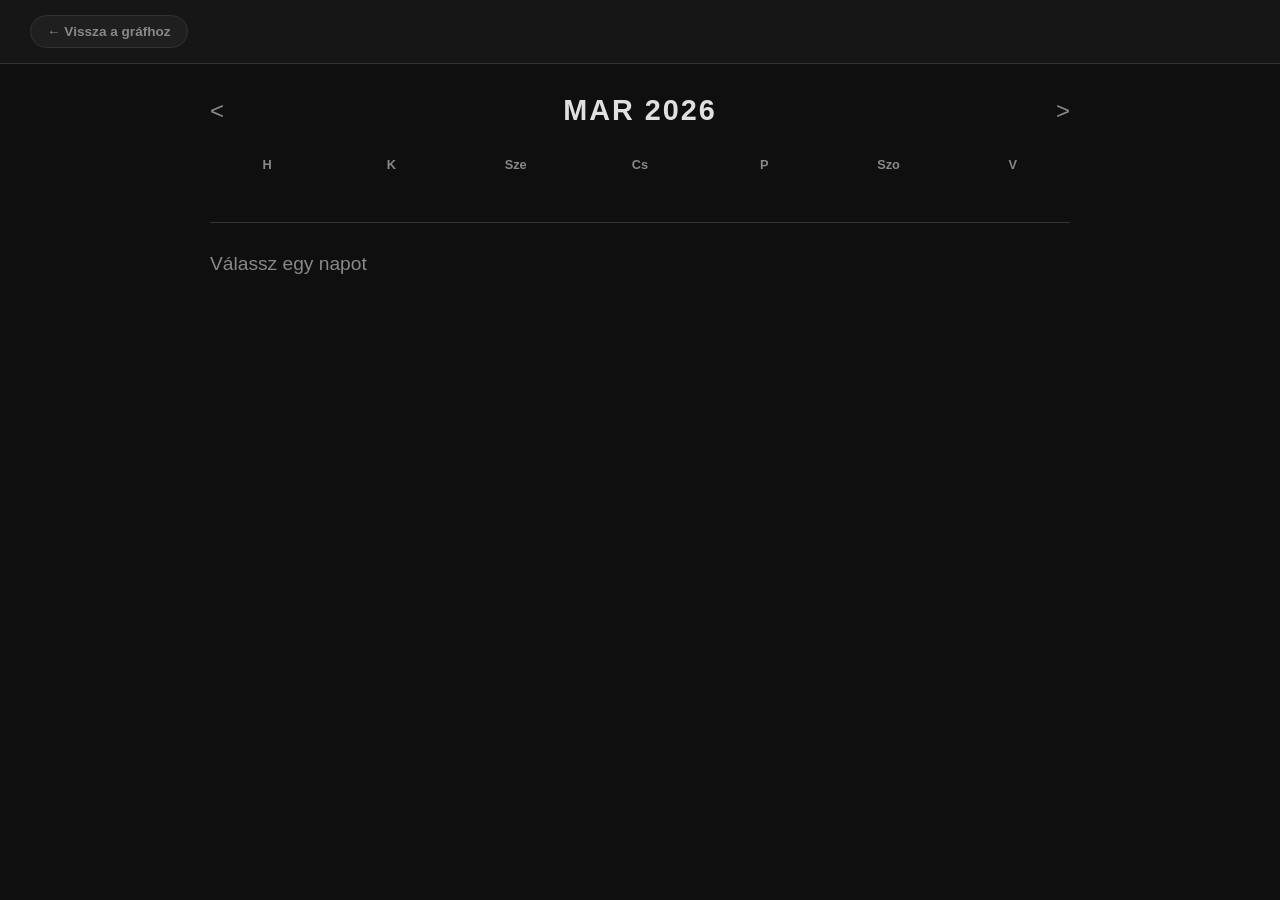
==== Synergetic/calendar.html @ 1f165818 "Add files via upload" ====
<!DOCTYPE html>
<html lang="hu">
<head>
    <meta charset="UTF-8">
    <meta name="viewport" content="width=device-width, initial-scale=1.0">
    <title>Naptár Nézet</title>
    <link rel="stylesheet" href="./styles/style.css">
    <style>
        body { overflow-y: auto; display: flex; flex-direction: column; height: 100vh; }
        
        .navbar {
            display: flex; justify-content: space-between; align-items: center;
            padding: 15px 30px; background-color: var(--bg-sidebar);
            border-bottom: 1px solid var(--border-color);
            position: sticky; top: 0; z-index: 100;
        }

        .calendar-container { max-width: 900px; margin: 30px auto; width: 100%; padding: 0 20px; }

        /* Naptár Fejléc (Hónap léptető) */
        .cal-header { display: flex; justify-content: space-between; align-items: center; margin-bottom: 30px; }
        .cal-header button { background: none; border: none; color: var(--text-secondary); font-size: 1.5rem; cursor: pointer; transition: color 0.2s; }
        .cal-header button:hover { color: var(--text-primary); }
        .cal-month-year { font-size: 1.8rem; font-weight: bold; color: var(--text-primary); text-transform: uppercase; letter-spacing: 2px; }

        /* Naptár Rács */
        .cal-grid { display: grid; grid-template-columns: repeat(7, 1fr); gap: 10px; }
        .cal-day-name { text-align: center; font-size: 0.8rem; font-weight: bold; color: var(--text-secondary); margin-bottom: 10px; }
        
        .cal-cell {
            aspect-ratio: 1;
            display: flex; flex-direction: column; align-items: center;
            padding: 10px 5px; border-radius: 8px; cursor: pointer;
            border: 1px solid transparent; transition: all 0.2s;
        }
        .cal-cell:hover { background-color: var(--bg-item); border-color: var(--border-color); }
        .cal-cell.active { border-color: var(--accent-muted); background-color: var(--bg-item-hover); }
        .cal-cell.empty { visibility: hidden; }
        .cal-cell.today .cal-date-num { color: var(--accent-active); }

        .cal-date-num { font-size: 1.1rem; font-weight: 600; margin-bottom: 5px; color: var(--text-primary); }
        
        /* Vonalak az elemekhez */
        .cal-lines-container { width: 80%; display: flex; flex-direction: column; gap: 3px; align-items: center; }
        .cal-line { height: 4px; border-radius: 2px; width: 100%; }

        /* Kiválasztott nap részletei (Alsó szekció) */
        .day-details-section { margin-top: 40px; border-top: 1px solid var(--border-color); padding-top: 30px; }
        .day-details-title { font-size: 1.2rem; color: var(--text-secondary); margin-bottom: 20px; display: flex; justify-content: space-between;}
        
        .timeline-item { display: flex; gap: 15px; margin-bottom: 20px; align-items: stretch; cursor: pointer;}
        .timeline-item:hover .timeline-content { background-color: var(--bg-item-hover); }
        .timeline-time { width: 120px; font-size: 0.9rem; font-weight: bold; color: var(--text-primary); text-align: right; padding-top: 10px; }
        .timeline-bar { width: 4px; border-radius: 2px; }
        
        .timeline-content { flex-grow: 1; background-color: var(--bg-item); padding: 15px; border-radius: 8px; border: 1px solid var(--border-color); transition: all 0.2s; }
        .timeline-title { font-size: 1.1rem; font-weight: 600; color: var(--text-primary); margin-bottom: 5px; }
        .timeline-desc { font-size: 0.85rem; color: var(--text-secondary); font-style: italic; }
    </style>
</head>
<body>

    <div class="navbar">
        <button class="filter-btn" onclick="window.location.href='index.html'">← Vissza a gráfhoz</button>
    </div>

    <div class="calendar-container">
        <div class="cal-header">
            <button id="prev-month">&lt;</button>
            <div class="cal-month-year" id="month-year-display">MAR 2026</div>
            <button id="next-month">&gt;</button>
        </div>

        <div class="cal-grid" id="cal-header-days">
            <div class="cal-day-name">H</div><div class="cal-day-name">K</div><div class="cal-day-name">Sze</div>
            <div class="cal-day-name">Cs</div><div class="cal-day-name">P</div><div class="cal-day-name">Szo</div><div class="cal-day-name">V</div>
        </div>

        <div class="cal-grid" id="cal-grid-cells"></div>

        <div class="day-details-section">
            <div class="day-details-title">
                <span id="selected-date-display">Válassz egy napot</span>
            </div>
            <div id="timeline-container">
                </div>
        </div>
    </div>

    <script>
        const monthYearDisplay = document.getElementById('month-year-display');
        const calGridCells = document.getElementById('cal-grid-cells');
        const selectedDateDisplay = document.getElementById('selected-date-display');
        const timelineContainer = document.getElementById('timeline-container');

        let currentDate = new Date();
        let selectedDate = new Date();
        let allEntries = [];

        // Típus színek
        const typeColors = {
            task: getComputedStyle(document.documentElement).getPropertyValue('--node-task').trim() || '#4caf50',
            todo: getComputedStyle(document.documentElement).getPropertyValue('--node-task').trim() || '#4caf50',
            event: getComputedStyle(document.documentElement).getPropertyValue('--node-event').trim() || '#ff9800'
        };

        // 1. Adatok betöltése
        async function fetchEntries() {
            try {
                const res = await fetch('api.php?action=get_calendar');
                allEntries = await res.json();
                renderCalendar();
                renderTimeline(selectedDate);
            } catch (err) { console.error("Hiba a naptár betöltésekor", err); }
        }

        // 2. Naptár kirajzolása
        function renderCalendar() {
            calGridCells.innerHTML = '';
            const year = currentDate.getFullYear();
            const month = currentDate.getMonth();

            // Hónap neve kiírása
            const monthNames = ["Január", "Február", "Március", "Április", "Május", "Június", "Július", "Augusztus", "Szeptember", "Október", "November", "December"];
            monthYearDisplay.textContent = `${monthNames[month]} ${year}`;

            // Első nap meghatározása (Hétfővel kezdődő hét)
            let firstDay = new Date(year, month, 1).getDay();
            firstDay = firstDay === 0 ? 6 : firstDay - 1; 
            const daysInMonth = new Date(year, month + 1, 0).getDate();

            // Üres cellák a hónap elején
            for (let i = 0; i < firstDay; i++) {
                const emptyCell = document.createElement('div');
                emptyCell.className = 'cal-cell empty';
                calGridCells.appendChild(emptyCell);
            }

            // Napok kirajzolása
            const today = new Date();
            for (let i = 1; i <= daysInMonth; i++) {
                const cellDate = new Date(year, month, i);
                const cell = document.createElement('div');
                cell.className = 'cal-cell';
                
                if (cellDate.toDateString() === today.toDateString()) cell.classList.add('today');
                if (cellDate.toDateString() === selectedDate.toDateString()) cell.classList.add('active');

                // Dátum szám
                const num = document.createElement('div');
                num.className = 'cal-date-num';
                num.textContent = i;
                cell.appendChild(num);

                // Esemény vonalak keresése erre a napra
                const linesContainer = document.createElement('div');
                linesContainer.className = 'cal-lines-container';
                
                const daysEntries = getEntriesForDate(cellDate);
                // Maximum 4 vonalat rajzolunk ki, hogy ne folyjon ki
                daysEntries.slice(0, 4).forEach(entry => {
                    const line = document.createElement('div');
                    line.className = 'cal-line';
                    line.style.backgroundColor = typeColors[entry.type] || '#ccc';
                    linesContainer.appendChild(line);
                });

                cell.appendChild(linesContainer);

                // Kattintás esemény (Nap kiválasztása)
                cell.addEventListener('click', () => {
                    document.querySelectorAll('.cal-cell').forEach(c => c.classList.remove('active'));
                    cell.classList.add('active');
                    selectedDate = cellDate;
                    renderTimeline(selectedDate);
                });

                calGridCells.appendChild(cell);
            }
        }

        // 3. Adott nap eseményeinek lekérése (Figyeli a mettől-meddig átnyúlást)
        function getEntriesForDate(targetDate) {
            return allEntries.filter(entry => {
                if (!entry.start_datetime) return false;
                
                // Dátum konverziók (Safari kompatibilis T cserével)
                const start = new Date(entry.start_datetime.replace(' ', 'T'));
                start.setHours(0,0,0,0);
                
                const target = new Date(targetDate);
                target.setHours(0,0,0,0);

                if (entry.end_datetime) {
                    const end = new Date(entry.end_datetime.replace(' ', 'T'));
                    end.setHours(0,0,0,0);
                    return target >= start && target <= end; // Ha a tartományban van
                } else {
                    return target.getTime() === start.getTime(); // Ha csak egy napos
                }
            });
        }

        // 4. Alsó Idővonal (Timeline) kirajzolása
        function renderTimeline(date) {
            const options = { month: 'short', day: 'numeric', weekday: 'long' };
            selectedDateDisplay.textContent = date.toLocaleDateString('hu-HU', options);
            
            timelineContainer.innerHTML = '';
            const entries = getEntriesForDate(date);

            // Sorrendezés idő szerint
            entries.sort((a, b) => new Date(a.start_datetime.replace(' ', 'T')) - new Date(b.start_datetime.replace(' ', 'T')));

            if (entries.length === 0) {
                timelineContainer.innerHTML = '<div style="color: var(--text-secondary);">Nincs esemény vagy feladat erre a napra.</div>';
                return;
            }

            entries.forEach(entry => {
                const item = document.createElement('div');
                item.className = 'timeline-item';
                
                // Idő formázása
                let timeString = 'Egész nap';
                if (entry.is_all_day == 0 || entry.type === 'todo') {
                    const start = new Date(entry.start_datetime.replace(' ', 'T'));
                    timeString = start.toLocaleTimeString('hu-HU', { hour: '2-digit', minute: '2-digit' });
                    
                    if (entry.end_datetime) {
                        const end = new Date(entry.end_datetime.replace(' ', 'T'));
                        timeString += ` - ${end.toLocaleTimeString('hu-HU', { hour: '2-digit', minute: '2-digit' })}`;
                    }
                }

                const color = typeColors[entry.type] || '#ccc';
                const desc = entry.content ? (entry.content.length > 30 ? entry.content.substring(0, 30) + '...' : entry.content) : 'Nincs leírás';

                item.innerHTML = `
                    <div class="timeline-time">${timeString}</div>
                    <div class="timeline-bar" style="background-color: ${color};"></div>
                    <div class="timeline-content">
                        <div class="timeline-title">${entry.title}</div>
                        <div class="timeline-desc">${desc}</div>
                    </div>
                `;

                // Kattintás a részletekre
                item.addEventListener('click', () => window.location.href = `details.html?id=${entry.id}`);
                timelineContainer.appendChild(item);
            });
        }

        // Léptető gombok
        document.getElementById('prev-month').addEventListener('click', () => {
            currentDate.setMonth(currentDate.getMonth() - 1);
            renderCalendar();
        });
        document.getElementById('next-month').addEventListener('click', () => {
            currentDate.setMonth(currentDate.getMonth() + 1);
            renderCalendar();
        });

        fetchEntries();
    </script>
</body>
</html>
---- Synergetic/styles/style.css ----
:root {
            /* Színpaletta - Matte Dark & Muted Colors */
            --bg-app: #0f0f0f;
            --bg-sidebar: #161616;
            --bg-item: #1f1f1f;
            --bg-item-hover: #2a2a2a;

            --text-primary: #e0e0e0;
            --text-secondary: #888888;

            --accent-muted: #5c6bc0;
            --accent-active: #7986cb;
            --border-color: #333333;

            --node-task: #4caf50;
            /* Zöld a taskoknak */
            --node-event: #ff9800;
            /* Narancs az eseményeknek */
            --node-note: #7986cb;
            /* Kék a jegyzeteknek */
            --line-color: #444444;
        }

        * {
            box-sizing: border-box;
            margin: 0;
            padding: 0;
            font-family: 'Segoe UI', Roboto, Helvetica, Arial, sans-serif;
        }

        body {
            background-color: var(--bg-app);
            color: var(--text-primary);
            height: 100vh;
            overflow: hidden;
            display: flex;
        }

        /* --- HAMBURGER GOMB --- */
        #hamburger-btn {
            position: fixed;
            top: 15px;
            left: 15px;
            z-index: 100;
            background: var(--bg-item);
            border: 1px solid var(--border-color);
            color: var(--text-primary);
            width: 40px;
            height: 40px;
            border-radius: 8px;
            cursor: pointer;
            font-size: 1.2rem;
            display: flex;
            align-items: center;
            justify-content: center;
            transition: all 0.2s ease;
        }

        #hamburger-btn:hover {
            background: var(--bg-item-hover);
            border-color: var(--accent-muted);
        }

        /* --- BALOLDALI SIDEBAR --- */
        aside {
            width: 320px;
            background-color: var(--bg-sidebar);
            border-right: 1px solid var(--border-color);
            display: flex;
            flex-direction: column;
            padding: 20px;
            padding-top: 70px;
            z-index: 50;
            position: absolute;
            height: 100%;
            transition: transform 0.3s cubic-bezier(0.4, 0, 0.2, 1);
            transform: translateX(0);
            box-shadow: 2px 0 15px rgba(0, 0, 0, 0.5);
        }

        aside.closed {
            transform: translateX(-100%);
        }

        /* --- CSOPORTOK SZEKCIÓ --- */
        .groups-container {
            background-color: var(--bg-sidebar);
            border: 1px solid var(--border-color);
            border-radius: 8px;
            padding: 10px;
            margin-bottom: 25px;
        }

        .groups-header {
            background-color: var(--bg-item);
            border: 1px solid var(--border-color);
            padding: 12px 15px;
            border-radius: 8px;
            cursor: pointer;
            display: flex;
            justify-content: space-between;
            align-items: center;
            font-weight: 600;
            transition: background 0.2s;
        }

        .groups-header:hover {
            background-color: var(--bg-item-hover);
        }

        .groups-content {
            display: none;
            padding: 15px 0 0 0;
            /* Alatta kitölti a teret */
        }

        /* Alapból legyen nyitva a menü */
        .groups-content.open {
            display: block;
        }

        .search-box {
            width: 100%;
            padding: 10px 12px;
            background-color: var(--bg-item);
            border: 1px solid var(--border-color);
            color: var(--text-primary);
            border-radius: 6px;
            margin-bottom: 10px;
            outline: none;
            transition: border-color 0.2s;
        }

        .search-box:focus {
            border-color: var(--accent-muted);
        }

        .manage-groups-btn {
            width: 100%;
            padding: 8px;
            background-color: transparent;
            color: var(--text-secondary);
            border: 1px dashed var(--border-color);
            border-radius: 6px;
            cursor: pointer;
            font-size: 0.85rem;
            margin-bottom: 15px;
            text-align: center;
            transition: all 0.2s;
        }

        .manage-groups-btn:hover {
            background-color: var(--bg-item);
            color: var(--text-primary);
            border-color: var(--accent-muted);
        }

        .group-list {
            list-style: none;
            display: flex;
            flex-direction: column;
            gap: 8px;
            /* Kártyák közötti hézag */
        }

        /* Csoport Kártyák (Blokkok) */
        .group-item {
            background-color: var(--bg-item);
            border: 1px solid var(--border-color);
            padding: 12px;
            border-radius: 8px;
            cursor: pointer;
            transition: all 0.2s ease;
            position: relative;
            overflow: hidden;
        }

        .group-item:hover {
            background-color: var(--bg-item-hover);
            transform: translateY(-1px);
            box-shadow: 0 3px 6px rgba(0, 0, 0, 0.2);
        }

        .group-item.active {
            background-color: var(--bg-item-hover);
            border-color: var(--accent-muted);
        }

        /* Vékony aktív jelző csík a bal szélen */
        .group-item.active::before {
            content: '';
            position: absolute;
            left: 0;
            top: 0;
            bottom: 0;
            width: 4px;
            background-color: var(--accent-muted);
        }

        .group-name {
            font-weight: 600;
            font-size: 0.95rem;
            color: var(--text-primary);
        }

        .group-stats {
            font-size: 0.75rem;
            color: var(--text-secondary);
            margin-top: 5px;
        }

        /* --- FŐ TARTALOM ÉS FELSŐ SÁV --- */
        main {
            flex-grow: 1;
            position: relative;
            background-color: var(--bg-app);
            background-image: radial-gradient(#2a2a2a 1px, transparent 1px);
            background-size: 24px 24px;
            margin-left: 0;
            width: 100%;
        }

        .top-bar {
            position: absolute;
            top: 15px;
            left: 70px;
            right: 20px;
            display: flex;
            justify-content: space-between;
            align-items: center;
            z-index: 10;
            pointer-events: none;
        }

        .top-bar>* {
            pointer-events: auto;
        }

        .filters {
            display: flex;
            gap: 10px;
        }

        .filter-btn {
            background-color: var(--bg-item);
            color: var(--text-secondary);
            border: 1px solid var(--border-color);
            padding: 8px 16px;
            border-radius: 20px;
            cursor: pointer;
            font-weight: 600;
            font-size: 0.85rem;
            transition: all 0.2s;
        }

        .filter-btn.active {
            color: var(--text-primary);
            background-color: var(--bg-item-hover);
            border-color: var(--accent-active);
        }

        .mode-selector {
            background-color: var(--accent-muted);
            color: #fff;
            border: none;
            padding: 8px 16px;
            border-radius: 8px;
            cursor: pointer;
            font-weight: 600;
            outline: none;
        }

        .mode-selector option {
            background-color: var(--bg-item);
            color: var(--text-primary);
        }

        #graph-canvas {
            width: 100%;
            height: 100%;
            display: block;
        }

        /* --- FELUGRÓ ABLAK (MODAL) --- */
        .modal-overlay {
            position: fixed;
            top: 0;
            left: 0;
            right: 0;
            bottom: 0;
            background-color: rgba(0, 0, 0, 0.7);
            display: flex;
            justify-content: center;
            align-items: center;
            z-index: 1000;
            opacity: 0;
            pointer-events: none;
            transition: opacity 0.2s ease;
        }

        .modal-overlay.active {
            opacity: 1;
            pointer-events: auto;
        }

        .modal-content {
            background-color: var(--bg-sidebar);
            border: 1px solid var(--border-color);
            border-radius: 12px;
            width: 100%;
            max-width: 450px;
            padding: 25px;
            box-shadow: 0 10px 30px rgba(0, 0, 0, 0.5);
            transform: translateY(-20px);
            transition: transform 0.2s ease;
        }

        .modal-overlay.active .modal-content {
            transform: translateY(0);
        }

        .modal-header {
            display: flex;
            justify-content: space-between;
            align-items: center;
            margin-bottom: 20px;
        }

        .modal-header h2 {
            font-size: 1.2rem;
            font-weight: 600;
        }

        .close-modal-btn {
            background: none;
            border: none;
            color: var(--text-secondary);
            font-size: 1.5rem;
            cursor: pointer;
        }

        .close-modal-btn:hover {
            color: var(--text-primary);
        }

        /* Form Elemek */
        .form-group {
            margin-bottom: 15px;
        }

        .form-group label {
            display: block;
            margin-bottom: 5px;
            font-size: 0.85rem;
            color: var(--text-secondary);
        }

        .form-control {
            width: 100%;
            padding: 10px;
            background-color: var(--bg-app);
            border: 1px solid var(--border-color);
            color: var(--text-primary);
            border-radius: 6px;
            outline: none;
        }

        .form-control:focus {
            border-color: var(--accent-muted);
        }

        .date-time-row {
            display: flex;
            gap: 10px;
        }

        .date-time-row>div {
            flex: 1;
        }

        .btn-primary {
            width: 100%;
            padding: 12px;
            background-color: var(--accent-muted);
            color: #fff;
            border: none;
            border-radius: 6px;
            cursor: pointer;
            font-weight: 600;
            margin-top: 10px;
            transition: background 0.2s;
        }

        .btn-primary:hover {
            background-color: var(--accent-active);
        }

        /* Gomb a sidebar aljára */
        .add-new-btn {
            margin: 20px;
            padding: 12px;
            background-color: var(--bg-item);
            color: var(--text-primary);
            border: 1px dashed var(--border-color);
            border-radius: 8px;
            cursor: pointer;
            font-weight: 600;
            text-align: center;
            transition: all 0.2s;
        }

        .add-new-btn:hover {
            background-color: var(--bg-item-hover);
            border-color: var(--accent-muted);
        }


        /* --- SIDEBAR BEJEGYZÉSEK (KÁRTYA NÉZET) --- */
        #sidebar-entries-container {
            flex-grow: 1;
            overflow-y: auto;
            margin-top: 15px;
            padding-right: 5px;
            display: flex;
            flex-direction: column;
            gap: 10px;
            /* Távolság a kártyák között */
        }

        /* Egyedi görgetősáv */
        #sidebar-entries-container::-webkit-scrollbar {
            width: 6px;
        }

        #sidebar-entries-container::-webkit-scrollbar-thumb {
            background-color: var(--border-color);
            border-radius: 3px;
        }

        /* Maga a kártya */
        .sidebar-entry-item {
            flex-shrink: 0;
            /* <--- EZ A VARÁZSSZÓ: Nem engedi összenyomni a kártyákat! */
            background-color: var(--bg-item);
            border: 1px solid var(--border-color);
            border-radius: 8px;
            padding: 12px;
            cursor: pointer;
            transition: all 0.2s ease;
            position: relative;
            overflow: hidden;
            box-shadow: 0 2px 4px rgba(0, 0, 0, 0.1);
        }

        /* A bal oldali színes csík (Típus színe) */
        .sidebar-entry-item::before {
            content: '';
            position: absolute;
            left: 0;
            top: 0;
            bottom: 0;
            width: 4px;
            background-color: var(--card-color, var(--accent-muted));
            /* Ezt a JS adja át */
        }

        /* Lebegés (Hover) effektus */
        .sidebar-entry-item:hover {
            background-color: var(--bg-item-hover);
            transform: translateY(-2px);
            /* Picit felemelkedik */
            box-shadow: 0 4px 8px rgba(0, 0, 0, 0.3);
        }

        /* Aktív (Kiválasztott) kártya */
        .sidebar-entry-item.active {
            border-color: var(--accent-muted);
            background-color: var(--bg-item-hover);
        }

        /* Kártya Címe - Itt vágjuk le a hosszú szöveget! */
        .sidebar-entry-title {
            font-size: 0.95rem;
            font-weight: 600;
            color: var(--text-primary);
            margin-bottom: 8px;
            padding-left: 6px;
            /* Hely a bal oldali csíknak */

            /* Ne lógjon túl a szöveg */
            white-space: nowrap;
            overflow: hidden;
            text-overflow: ellipsis;
        }

        /* Kártya Típus "Badge" (Címke) */
        .sidebar-entry-type {
            font-size: 0.65rem;
            font-weight: 700;
            text-transform: uppercase;
            display: inline-block;
            padding: 3px 8px;
            border-radius: 12px;
            background-color: rgba(255, 255, 255, 0.05);
            /* Nagyon áttetsző fehér háttér */
            margin-left: 6px;
            letter-spacing: 0.5px;
        }
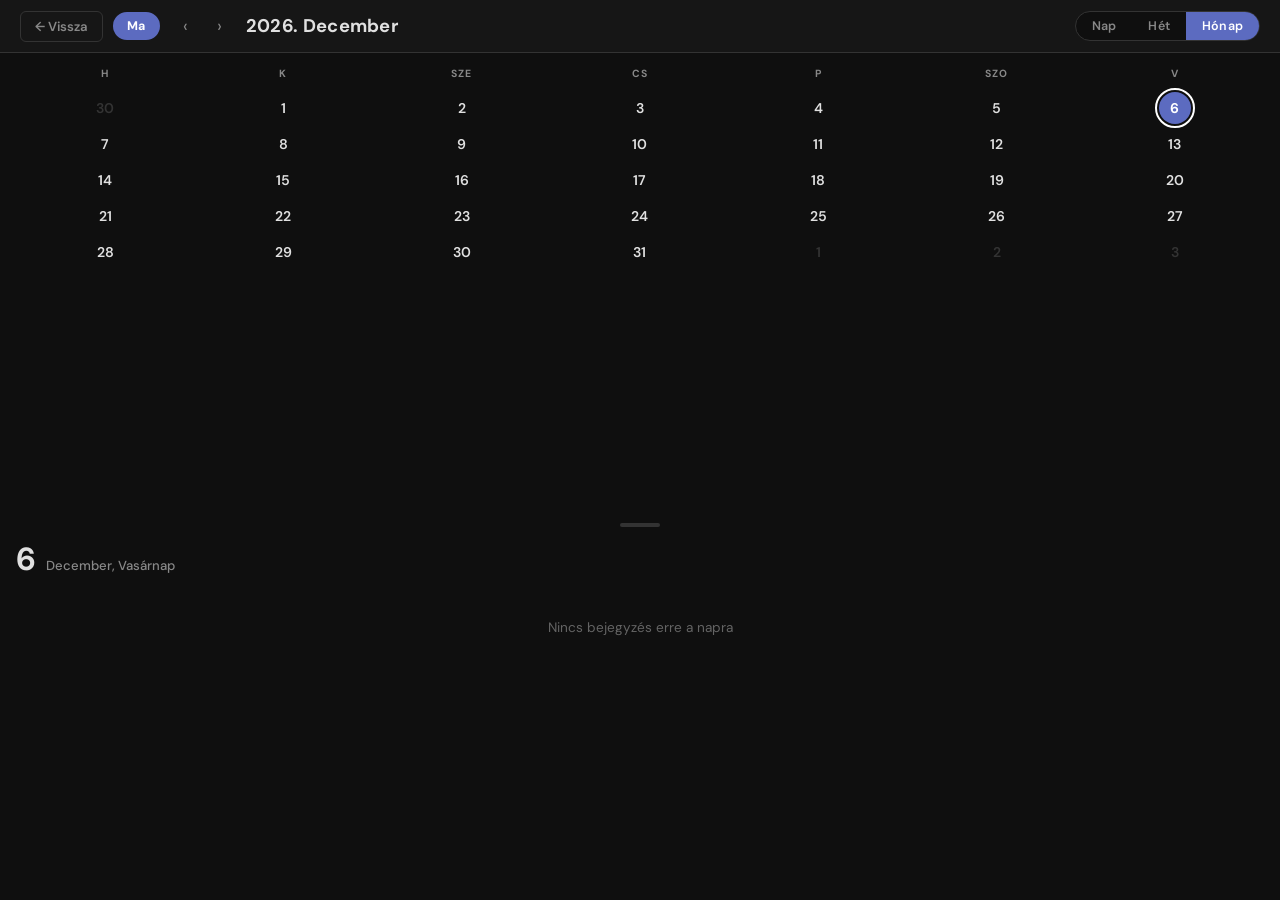
==== commit 8e73ac3c: "Better calendar view Calendar changes: - Added additional day/week/month view - Adjustable content" ====
--- a/Synergetic/calendar.html
+++ b/Synergetic/calendar.html
@@ -1,267 +1,391 @@
-<!DOCTYPE html>
-<html lang="hu">
-<head>
-    <meta charset="UTF-8">
-    <meta name="viewport" content="width=device-width, initial-scale=1.0">
-    <title>Naptár Nézet</title>
-    <link rel="stylesheet" href="./styles/style.css">
-    <style>
-        body { overflow-y: auto; display: flex; flex-direction: column; height: 100vh; }
-        
-        .navbar {
-            display: flex; justify-content: space-between; align-items: center;
-            padding: 15px 30px; background-color: var(--bg-sidebar);
-            border-bottom: 1px solid var(--border-color);
-            position: sticky; top: 0; z-index: 100;
-        }
-
-        .calendar-container { max-width: 900px; margin: 30px auto; width: 100%; padding: 0 20px; }
-
-        /* Naptár Fejléc (Hónap léptető) */
-        .cal-header { display: flex; justify-content: space-between; align-items: center; margin-bottom: 30px; }
-        .cal-header button { background: none; border: none; color: var(--text-secondary); font-size: 1.5rem; cursor: pointer; transition: color 0.2s; }
-        .cal-header button:hover { color: var(--text-primary); }
-        .cal-month-year { font-size: 1.8rem; font-weight: bold; color: var(--text-primary); text-transform: uppercase; letter-spacing: 2px; }
-
-        /* Naptár Rács */
-        .cal-grid { display: grid; grid-template-columns: repeat(7, 1fr); gap: 10px; }
-        .cal-day-name { text-align: center; font-size: 0.8rem; font-weight: bold; color: var(--text-secondary); margin-bottom: 10px; }
-        
-        .cal-cell {
-            aspect-ratio: 1;
-            display: flex; flex-direction: column; align-items: center;
-            padding: 10px 5px; border-radius: 8px; cursor: pointer;
-            border: 1px solid transparent; transition: all 0.2s;
-        }
-        .cal-cell:hover { background-color: var(--bg-item); border-color: var(--border-color); }
-        .cal-cell.active { border-color: var(--accent-muted); background-color: var(--bg-item-hover); }
-        .cal-cell.empty { visibility: hidden; }
-        .cal-cell.today .cal-date-num { color: var(--accent-active); }
-
-        .cal-date-num { font-size: 1.1rem; font-weight: 600; margin-bottom: 5px; color: var(--text-primary); }
-        
-        /* Vonalak az elemekhez */
-        .cal-lines-container { width: 80%; display: flex; flex-direction: column; gap: 3px; align-items: center; }
-        .cal-line { height: 4px; border-radius: 2px; width: 100%; }
-
-        /* Kiválasztott nap részletei (Alsó szekció) */
-        .day-details-section { margin-top: 40px; border-top: 1px solid var(--border-color); padding-top: 30px; }
-        .day-details-title { font-size: 1.2rem; color: var(--text-secondary); margin-bottom: 20px; display: flex; justify-content: space-between;}
-        
-        .timeline-item { display: flex; gap: 15px; margin-bottom: 20px; align-items: stretch; cursor: pointer;}
-        .timeline-item:hover .timeline-content { background-color: var(--bg-item-hover); }
-        .timeline-time { width: 120px; font-size: 0.9rem; font-weight: bold; color: var(--text-primary); text-align: right; padding-top: 10px; }
-        .timeline-bar { width: 4px; border-radius: 2px; }
-        
-        .timeline-content { flex-grow: 1; background-color: var(--bg-item); padding: 15px; border-radius: 8px; border: 1px solid var(--border-color); transition: all 0.2s; }
-        .timeline-title { font-size: 1.1rem; font-weight: 600; color: var(--text-primary); margin-bottom: 5px; }
-        .timeline-desc { font-size: 0.85rem; color: var(--text-secondary); font-style: italic; }
-    </style>
-</head>
-<body>
-
-    <div class="navbar">
-        <button class="filter-btn" onclick="window.location.href='index.html'">← Vissza a gráfhoz</button>
-    </div>
-
-    <div class="calendar-container">
-        <div class="cal-header">
-            <button id="prev-month">&lt;</button>
-            <div class="cal-month-year" id="month-year-display">MAR 2026</div>
-            <button id="next-month">&gt;</button>
-        </div>
-
-        <div class="cal-grid" id="cal-header-days">
-            <div class="cal-day-name">H</div><div class="cal-day-name">K</div><div class="cal-day-name">Sze</div>
-            <div class="cal-day-name">Cs</div><div class="cal-day-name">P</div><div class="cal-day-name">Szo</div><div class="cal-day-name">V</div>
-        </div>
-
-        <div class="cal-grid" id="cal-grid-cells"></div>
-
-        <div class="day-details-section">
-            <div class="day-details-title">
-                <span id="selected-date-display">Válassz egy napot</span>
-            </div>
-            <div id="timeline-container">
-                </div>
-        </div>
-    </div>
-
-    <script>
-        const monthYearDisplay = document.getElementById('month-year-display');
-        const calGridCells = document.getElementById('cal-grid-cells');
-        const selectedDateDisplay = document.getElementById('selected-date-display');
-        const timelineContainer = document.getElementById('timeline-container');
-
-        let currentDate = new Date();
-        let selectedDate = new Date();
-        let allEntries = [];
-
-        // Típus színek
-        const typeColors = {
-            task: getComputedStyle(document.documentElement).getPropertyValue('--node-task').trim() || '#4caf50',
-            todo: getComputedStyle(document.documentElement).getPropertyValue('--node-task').trim() || '#4caf50',
-            event: getComputedStyle(document.documentElement).getPropertyValue('--node-event').trim() || '#ff9800'
-        };
-
-        // 1. Adatok betöltése
-        async function fetchEntries() {
-            try {
-                const res = await fetch('api.php?action=get_calendar');
-                allEntries = await res.json();
-                renderCalendar();
-                renderTimeline(selectedDate);
-            } catch (err) { console.error("Hiba a naptár betöltésekor", err); }
-        }
-
-        // 2. Naptár kirajzolása
-        function renderCalendar() {
-            calGridCells.innerHTML = '';
-            const year = currentDate.getFullYear();
-            const month = currentDate.getMonth();
-
-            // Hónap neve kiírása
-            const monthNames = ["Január", "Február", "Március", "Április", "Május", "Június", "Július", "Augusztus", "Szeptember", "Október", "November", "December"];
-            monthYearDisplay.textContent = `${monthNames[month]} ${year}`;
-
-            // Első nap meghatározása (Hétfővel kezdődő hét)
-            let firstDay = new Date(year, month, 1).getDay();
-            firstDay = firstDay === 0 ? 6 : firstDay - 1; 
-            const daysInMonth = new Date(year, month + 1, 0).getDate();
-
-            // Üres cellák a hónap elején
-            for (let i = 0; i < firstDay; i++) {
-                const emptyCell = document.createElement('div');
-                emptyCell.className = 'cal-cell empty';
-                calGridCells.appendChild(emptyCell);
-            }
-
-            // Napok kirajzolása
-            const today = new Date();
-            for (let i = 1; i <= daysInMonth; i++) {
-                const cellDate = new Date(year, month, i);
-                const cell = document.createElement('div');
-                cell.className = 'cal-cell';
-                
-                if (cellDate.toDateString() === today.toDateString()) cell.classList.add('today');
-                if (cellDate.toDateString() === selectedDate.toDateString()) cell.classList.add('active');
-
-                // Dátum szám
-                const num = document.createElement('div');
-                num.className = 'cal-date-num';
-                num.textContent = i;
-                cell.appendChild(num);
-
-                // Esemény vonalak keresése erre a napra
-                const linesContainer = document.createElement('div');
-                linesContainer.className = 'cal-lines-container';
-                
-                const daysEntries = getEntriesForDate(cellDate);
-                // Maximum 4 vonalat rajzolunk ki, hogy ne folyjon ki
-                daysEntries.slice(0, 4).forEach(entry => {
-                    const line = document.createElement('div');
-                    line.className = 'cal-line';
-                    line.style.backgroundColor = typeColors[entry.type] || '#ccc';
-                    linesContainer.appendChild(line);
-                });
-
-                cell.appendChild(linesContainer);
-
-                // Kattintás esemény (Nap kiválasztása)
-                cell.addEventListener('click', () => {
-                    document.querySelectorAll('.cal-cell').forEach(c => c.classList.remove('active'));
-                    cell.classList.add('active');
-                    selectedDate = cellDate;
-                    renderTimeline(selectedDate);
-                });
-
-                calGridCells.appendChild(cell);
-            }
-        }
-
-        // 3. Adott nap eseményeinek lekérése (Figyeli a mettől-meddig átnyúlást)
-        function getEntriesForDate(targetDate) {
-            return allEntries.filter(entry => {
-                if (!entry.start_datetime) return false;
-                
-                // Dátum konverziók (Safari kompatibilis T cserével)
-                const start = new Date(entry.start_datetime.replace(' ', 'T'));
-                start.setHours(0,0,0,0);
-                
-                const target = new Date(targetDate);
-                target.setHours(0,0,0,0);
-
-                if (entry.end_datetime) {
-                    const end = new Date(entry.end_datetime.replace(' ', 'T'));
-                    end.setHours(0,0,0,0);
-                    return target >= start && target <= end; // Ha a tartományban van
-                } else {
-                    return target.getTime() === start.getTime(); // Ha csak egy napos
-                }
-            });
-        }
-
-        // 4. Alsó Idővonal (Timeline) kirajzolása
-        function renderTimeline(date) {
-            const options = { month: 'short', day: 'numeric', weekday: 'long' };
-            selectedDateDisplay.textContent = date.toLocaleDateString('hu-HU', options);
-            
-            timelineContainer.innerHTML = '';
-            const entries = getEntriesForDate(date);
-
-            // Sorrendezés idő szerint
-            entries.sort((a, b) => new Date(a.start_datetime.replace(' ', 'T')) - new Date(b.start_datetime.replace(' ', 'T')));
-
-            if (entries.length === 0) {
-                timelineContainer.innerHTML = '<div style="color: var(--text-secondary);">Nincs esemény vagy feladat erre a napra.</div>';
-                return;
-            }
-
-            entries.forEach(entry => {
-                const item = document.createElement('div');
-                item.className = 'timeline-item';
-                
-                // Idő formázása
-                let timeString = 'Egész nap';
-                if (entry.is_all_day == 0 || entry.type === 'todo') {
-                    const start = new Date(entry.start_datetime.replace(' ', 'T'));
-                    timeString = start.toLocaleTimeString('hu-HU', { hour: '2-digit', minute: '2-digit' });
-                    
-                    if (entry.end_datetime) {
-                        const end = new Date(entry.end_datetime.replace(' ', 'T'));
-                        timeString += ` - ${end.toLocaleTimeString('hu-HU', { hour: '2-digit', minute: '2-digit' })}`;
-                    }
-                }
-
-                const color = typeColors[entry.type] || '#ccc';
-                const desc = entry.content ? (entry.content.length > 30 ? entry.content.substring(0, 30) + '...' : entry.content) : 'Nincs leírás';
-
-                item.innerHTML = `
-                    <div class="timeline-time">${timeString}</div>
-                    <div class="timeline-bar" style="background-color: ${color};"></div>
-                    <div class="timeline-content">
-                        <div class="timeline-title">${entry.title}</div>
-                        <div class="timeline-desc">${desc}</div>
-                    </div>
-                `;
-
-                // Kattintás a részletekre
-                item.addEventListener('click', () => window.location.href = `details.html?id=${entry.id}`);
-                timelineContainer.appendChild(item);
-            });
-        }
-
-        // Léptető gombok
-        document.getElementById('prev-month').addEventListener('click', () => {
-            currentDate.setMonth(currentDate.getMonth() - 1);
-            renderCalendar();
-        });
-        document.getElementById('next-month').addEventListener('click', () => {
-            currentDate.setMonth(currentDate.getMonth() + 1);
-            renderCalendar();
-        });
-
-        fetchEntries();
-    </script>
-</body>
-</html>+<!DOCTYPE html>
+<html lang="hu">
+<head>
+    <meta charset="UTF-8">
+    <meta name="viewport" content="width=device-width, initial-scale=1.0">
+    <title>Naptár Nézet</title>
+    <link rel="stylesheet" href="./styles/style.css">
+    <link rel="stylesheet" href="./styles/calendar.css">
+</head>
+<body>
+
+    <header class="cal-navbar">
+        <div class="cal-nav-left">
+            <button class="cal-back-btn" onclick="window.location.href='index.html'">← Vissza</button>
+            <button class="cal-today-btn" id="btn-today">Ma</button>
+            <div class="cal-nav-arrows">
+                <button class="cal-arrow" id="btn-prev">‹</button>
+                <button class="cal-arrow" id="btn-next">›</button>
+            </div>
+            <span class="cal-title" id="cal-title"></span>
+        </div>
+        <div class="cal-view-tabs" id="view-tabs">
+            <button class="cal-view-tab" data-view="day">Nap</button>
+            <button class="cal-view-tab" data-view="week">Hét</button>
+            <button class="cal-view-tab active" data-view="month">Hónap</button>
+        </div>
+    </header>
+
+    <div class="cal-main" id="cal-main"></div>
+
+    <script>
+    const Cal = {
+        date: new Date(),
+        selected: new Date(),
+        view: 'month',
+        entries: [],
+        H: 56,
+        MONTHS: ["Január","Február","Március","Április","Május","Június",
+                  "Július","Augusztus","Szeptember","Október","November","December"],
+        DAYS_S: ["H","K","Sze","Cs","P","Szo","V"],
+        DAYS_F: ["Hétfő","Kedd","Szerda","Csütörtök","Péntek","Szombat","Vasárnap"],
+        colors: { task:'#4caf50', todo:'#4caf50', event:'#ff9800', note:'#7986cb' },
+        names:  { task:'Feladat', todo:'Feladat', event:'Esemény', note:'Jegyzet' },
+        el: null, titleEl: null,
+
+        init() {
+            const r = getComputedStyle(document.documentElement);
+            this.colors.task = r.getPropertyValue('--node-task').trim() || this.colors.task;
+            this.colors.todo = this.colors.task;
+            this.colors.event = r.getPropertyValue('--node-event').trim() || this.colors.event;
+            this.colors.note = r.getPropertyValue('--node-note').trim() || this.colors.note;
+            this.el = document.getElementById('cal-main');
+            this.titleEl = document.getElementById('cal-title');
+            document.getElementById('btn-prev').addEventListener('click', () => this.step(-1));
+            document.getElementById('btn-next').addEventListener('click', () => this.step(1));
+            document.getElementById('btn-today').addEventListener('click', () => { this.date = new Date(); this.selected = new Date(); this.render(); });
+            document.getElementById('view-tabs').addEventListener('click', e => {
+                if (!e.target.dataset.view) return;
+                document.querySelectorAll('.cal-view-tab').forEach(b => b.classList.remove('active'));
+                e.target.classList.add('active');
+                this.view = e.target.dataset.view;
+                this.render();
+            });
+            this.load();
+        },
+
+        step(dir) {
+            if (this.view === 'month') this.date.setMonth(this.date.getMonth() + dir);
+            else if (this.view === 'week') this.date.setDate(this.date.getDate() + dir * 7);
+            else this.date.setDate(this.date.getDate() + dir);
+            this.render();
+        },
+
+        async load() {
+            try { const r = await fetch('api.php?action=get_calendar'); this.entries = await r.json(); }
+            catch(e) { console.error(e); this.entries = []; }
+            this.render();
+        },
+
+        col(t) { return this.colors[t] || '#666'; },
+        sameDay(a, b) { return a.getFullYear()===b.getFullYear() && a.getMonth()===b.getMonth() && a.getDate()===b.getDate(); },
+        isToday(d) { return this.sameDay(d, new Date()); },
+        monday(d) { const r = new Date(d); const day = r.getDay(); r.setDate(r.getDate() - day + (day === 0 ? -6 : 1)); r.setHours(0,0,0,0); return r; },
+        dayIdx(d) { return (d.getDay() + 6) % 7; },
+        fmtTime(s) { if (!s) return ''; const d = new Date(s.replace(' ','T')); return d.toLocaleTimeString('hu-HU',{hour:'2-digit',minute:'2-digit'}); },
+        isAllDay(e) { return e.is_all_day == 1; },
+
+        forDate(target) {
+            return this.entries.filter(e => {
+                if (!e.start_datetime) return false;
+                const s = new Date(e.start_datetime.replace(' ','T')); s.setHours(0,0,0,0);
+                const t = new Date(target); t.setHours(0,0,0,0);
+                if (e.end_datetime) { const end = new Date(e.end_datetime.replace(' ','T')); end.setHours(0,0,0,0); return t >= s && t <= end; }
+                return t.getTime() === s.getTime();
+            });
+        },
+        timedFor(d) { return this.forDate(d).filter(e => !this.isAllDay(e)); },
+        alldayFor(d) { return this.forDate(d).filter(e => this.isAllDay(e)); },
+
+        render() {
+            this.updateTitle();
+            this.el.innerHTML = '';
+            if (this.view === 'month') this.renderMonth();
+            else if (this.view === 'week') this.renderWeek();
+            else this.renderDay();
+        },
+
+        setupDividerDrag(divider, gridWrap, agenda) {
+            let isMouseDown = false;
+            const mvContainer = divider.closest('.mv');
+
+            divider.addEventListener('mousedown', (e) => {
+                isMouseDown = true;
+                divider.classList.add('dragging');
+                e.preventDefault();
+            });
+
+            document.addEventListener('mousemove', (e) => {
+                if (!isMouseDown || !mvContainer) return;
+
+                const containerRect = mvContainer.getBoundingClientRect();
+                const relativeY = e.clientY - containerRect.top;
+                const containerHeight = containerRect.height;
+
+                // Constrain to reasonable limits (15% to 85%)
+                const minHeight = containerHeight * 0.15;
+                const maxHeight = containerHeight * 0.85;
+                const newGridHeight = Math.max(minHeight, Math.min(relativeY, maxHeight));
+
+                // Set grid to fixed height, agenda gets the rest with flex
+                gridWrap.style.flexBasis = newGridHeight + 'px';
+                gridWrap.style.flexGrow = '0';
+                gridWrap.style.flexShrink = '0';
+                gridWrap.style.overflow = 'auto';
+                
+                // Make agenda responsive and fill remaining space
+                agenda.style.flex = '1';
+                agenda.style.minHeight = '0';
+            });
+
+            document.addEventListener('mouseup', () => {
+                if (isMouseDown) {
+                    isMouseDown = false;
+                    divider.classList.remove('dragging');
+                }
+            });
+        },
+
+        updateTitle() {
+            const y = this.date.getFullYear(), m = this.date.getMonth();
+            if (this.view === 'month') {
+                this.titleEl.textContent = `${y}. ${this.MONTHS[m]}`;
+            } else if (this.view === 'week') {
+                const mon = this.monday(this.date);
+                const sun = new Date(mon); sun.setDate(mon.getDate()+6);
+                const s = `${this.MONTHS[mon.getMonth()]} ${mon.getDate()}.`;
+                const e = mon.getMonth()!==sun.getMonth() ? `${this.MONTHS[sun.getMonth()]} ${sun.getDate()}.` : `${sun.getDate()}.`;
+                this.titleEl.textContent = `${y}. ${s} – ${e}`;
+            } else {
+                this.titleEl.textContent = `${y}. ${this.MONTHS[m]} ${this.date.getDate()}., ${this.DAYS_F[this.dayIdx(this.date)]}`;
+            }
+        },
+
+        // =========== HAVI NÉZET ===========
+        renderMonth() {
+            const wrap = document.createElement('div'); wrap.className = 'mv';
+            const gridWrap = document.createElement('div'); gridWrap.className = 'mv-grid-wrap';
+
+            const daynames = document.createElement('div'); daynames.className = 'mv-daynames';
+            this.DAYS_S.forEach(n => { const el = document.createElement('div'); el.className = 'mv-dayname'; el.textContent = n; daynames.appendChild(el); });
+            gridWrap.appendChild(daynames);
+
+            const grid = document.createElement('div'); grid.className = 'mv-grid';
+            const year = this.date.getFullYear(), month = this.date.getMonth();
+            const startOfs = (new Date(year, month, 1).getDay() + 6) % 7;
+            const daysInMonth = new Date(year, month+1, 0).getDate();
+            const prevDays = new Date(year, month, 0).getDate();
+            const totalCells = Math.ceil((startOfs + daysInMonth) / 7) * 7;
+
+            for (let i = 0; i < totalCells; i++) {
+                let cellDate, dayNum, isOther = false;
+                if (i < startOfs) { dayNum = prevDays - startOfs + 1 + i; cellDate = new Date(year, month-1, dayNum); isOther = true; }
+                else if (i >= startOfs + daysInMonth) { dayNum = i - startOfs - daysInMonth + 1; cellDate = new Date(year, month+1, dayNum); isOther = true; }
+                else { dayNum = i - startOfs + 1; cellDate = new Date(year, month, dayNum); }
+
+                const cell = document.createElement('div'); cell.className = 'mv-cell';
+                if (isOther) cell.classList.add('other');
+                if (this.isToday(cellDate)) cell.classList.add('today');
+                if (this.sameDay(cellDate, this.selected)) cell.classList.add('selected');
+
+                const num = document.createElement('div'); num.className = 'mv-cell-num'; num.textContent = dayNum;
+                cell.appendChild(num);
+
+                const entries = this.forDate(cellDate);
+                if (entries.length > 0) {
+                    const dots = document.createElement('div'); dots.className = 'mv-dots';
+                    entries.slice(0, 4).forEach(e => { const dot = document.createElement('div'); dot.className = 'mv-dot'; dot.style.background = this.col(e.type); dots.appendChild(dot); });
+                    cell.appendChild(dots);
+                }
+
+                const captured = new Date(cellDate);
+                cell.addEventListener('click', () => {
+                    this.selected = captured;
+                    grid.querySelectorAll('.mv-cell').forEach(c => c.classList.remove('selected'));
+                    cell.classList.add('selected');
+                    this.renderAgenda(wrap, captured);
+                });
+                grid.appendChild(cell);
+            }
+
+            gridWrap.appendChild(grid); wrap.appendChild(gridWrap);
+            const div = document.createElement('div'); div.className = 'mv-divider'; wrap.appendChild(div);
+            const agenda = document.createElement('div'); agenda.className = 'mv-agenda'; agenda.id = 'mv-agenda'; wrap.appendChild(agenda);
+            
+            // Setup draggable divider
+            this.setupDividerDrag(div, gridWrap, agenda);
+            
+            this.el.appendChild(wrap);
+            this.renderAgenda(wrap, this.selected);
+        },
+
+        renderAgenda(wrap, date) {
+            const agenda = wrap.querySelector('.mv-agenda');
+            if (!agenda) return;
+            agenda.innerHTML = '';
+
+            const header = document.createElement('div'); header.className = 'mv-agenda-header';
+            const bigNum = document.createElement('div'); bigNum.className = 'mv-agenda-day'; bigNum.textContent = date.getDate();
+            const meta = document.createElement('div'); meta.className = 'mv-agenda-meta'; meta.textContent = `${this.MONTHS[date.getMonth()]}, ${this.DAYS_F[this.dayIdx(date)]}`;
+            header.appendChild(bigNum); header.appendChild(meta); agenda.appendChild(header);
+
+            const entries = this.forDate(date);
+            if (entries.length === 0) {
+                const empty = document.createElement('div'); empty.className = 'mv-agenda-empty'; empty.textContent = 'Nincs bejegyzés erre a napra';
+                agenda.appendChild(empty); return;
+            }
+
+            entries.sort((a,b) => new Date(a.start_datetime.replace(' ','T')) - new Date(b.start_datetime.replace(' ','T')));
+            const list = document.createElement('div'); list.className = 'mv-agenda-list';
+
+            entries.forEach(entry => {
+                const item = document.createElement('div'); item.className = 'mv-agenda-item';
+                item.style.borderLeftColor = this.col(entry.type);
+                let timeStr = 'Egész nap';
+                if (!this.isAllDay(entry)) { timeStr = this.fmtTime(entry.start_datetime); if (entry.end_datetime) timeStr += ' – ' + this.fmtTime(entry.end_datetime); }
+                item.innerHTML = `<div class="mv-agenda-item-body"><div class="mv-agenda-item-title">${entry.title}</div><div class="mv-agenda-item-time">${timeStr}</div></div><div class="mv-agenda-item-badge" style="background:${this.col(entry.type)}">${this.names[entry.type]||entry.type}</div>`;
+                item.addEventListener('click', () => window.location.href = `details.html?id=${entry.id}`);
+                list.appendChild(item);
+            });
+            agenda.appendChild(list);
+        },
+
+        // =========== HETI NÉZET ===========
+        renderWeek() {
+            const wrap = document.createElement('div'); wrap.className = 'wv';
+            const mon = this.monday(this.date);
+            const days = []; for (let i = 0; i < 7; i++) { const d = new Date(mon); d.setDate(mon.getDate()+i); days.push(d); }
+
+            // Fejléc
+            const header = document.createElement('div'); header.className = 'wv-header';
+            header.innerHTML = '<div class="wv-header-corner"></div>';
+            days.forEach((d,i) => {
+                const el = document.createElement('div'); el.className = 'wv-header-day';
+                if (this.isToday(d)) el.classList.add('today');
+                el.innerHTML = `<div class="wv-header-dayname">${this.DAYS_S[i]}</div><div class="wv-header-daynum">${d.getDate()}</div>`;
+                el.addEventListener('click', () => { this.date = new Date(d); this.view = 'day'; document.querySelectorAll('.cal-view-tab').forEach(b => b.classList.remove('active')); document.querySelector('.cal-view-tab[data-view="day"]').classList.add('active'); this.render(); });
+                header.appendChild(el);
+            });
+            wrap.appendChild(header);
+
+            // Egész napos
+            let hasAllday = false;
+            const alldayRow = document.createElement('div'); alldayRow.className = 'wv-allday';
+            alldayRow.innerHTML = '<div class="wv-allday-label">Egész<br>nap</div>';
+            days.forEach(d => {
+                const cell = document.createElement('div'); cell.className = 'wv-allday-cell';
+                const ae = this.alldayFor(d);
+                if (ae.length > 0) hasAllday = true;
+                ae.forEach(e => { const chip = document.createElement('div'); chip.className = 'wv-allday-chip'; chip.style.background = this.col(e.type); chip.textContent = e.title; chip.addEventListener('click', () => window.location.href = `details.html?id=${e.id}`); cell.appendChild(chip); });
+                alldayRow.appendChild(cell);
+            });
+            if (hasAllday) { alldayRow.classList.add('has-items'); wrap.appendChild(alldayRow); }
+
+            // Idővonal
+            const body = document.createElement('div'); body.className = 'wv-body';
+            const totalH = 24 * this.H;
+
+            const gutter = document.createElement('div'); gutter.className = 'wv-gutter'; gutter.style.height = totalH + 'px';
+            for (let h = 0; h < 24; h++) { const lbl = document.createElement('div'); lbl.className = 'wv-hour-label'; lbl.style.top = (h*this.H)+'px'; lbl.textContent = `${String(h).padStart(2,'0')}:00`; gutter.appendChild(lbl); }
+            body.appendChild(gutter);
+
+            days.forEach(d => {
+                const col = document.createElement('div'); col.className = 'wv-col'; col.style.height = totalH + 'px';
+                for (let h = 0; h < 24; h++) {
+                    const line = document.createElement('div'); line.className = 'wv-hour-line'; line.style.top = (h*this.H)+'px'; col.appendChild(line);
+                    const half = document.createElement('div'); half.className = 'wv-half-line'; half.style.top = (h*this.H+this.H/2)+'px'; col.appendChild(half);
+                }
+                if (this.isToday(d)) { const now = new Date(); const mins = now.getHours()*60+now.getMinutes(); const line = document.createElement('div'); line.className = 'wv-now'; line.style.top = (mins/60*this.H)+'px'; col.appendChild(line); }
+                this.placeBlocks(col, this.timedFor(d), d);
+                body.appendChild(col);
+            });
+
+            wrap.appendChild(body); this.el.appendChild(wrap); this.scrollNow(body);
+        },
+
+        // =========== NAPI NÉZET ===========
+        renderDay() {
+            const wrap = document.createElement('div'); wrap.className = 'dv';
+            const d = this.date;
+
+            const header = document.createElement('div'); header.className = 'dv-header';
+            if (this.isToday(d)) header.classList.add('today');
+            header.innerHTML = `<div class="dv-header-dayname">${this.DAYS_F[this.dayIdx(d)]}</div><div class="dv-header-num">${d.getDate()}</div>`;
+            wrap.appendChild(header);
+
+            const ae = this.alldayFor(d);
+            if (ae.length > 0) {
+                const alldayRow = document.createElement('div'); alldayRow.className = 'wv-allday has-items day-mode';
+                alldayRow.innerHTML = '<div class="wv-allday-label">Egész<br>nap</div>';
+                const cell = document.createElement('div'); cell.className = 'wv-allday-cell';
+                ae.forEach(e => { const chip = document.createElement('div'); chip.className = 'wv-allday-chip'; chip.style.background = this.col(e.type); chip.textContent = e.title; chip.addEventListener('click', () => window.location.href = `details.html?id=${e.id}`); cell.appendChild(chip); });
+                alldayRow.appendChild(cell); wrap.appendChild(alldayRow);
+            }
+
+            const body = document.createElement('div'); body.className = 'dv-body';
+            const totalH = 24 * this.H;
+
+            const gutter = document.createElement('div'); gutter.className = 'wv-gutter'; gutter.style.height = totalH + 'px';
+            for (let h = 0; h < 24; h++) { const lbl = document.createElement('div'); lbl.className = 'wv-hour-label'; lbl.style.top = (h*this.H)+'px'; lbl.textContent = `${String(h).padStart(2,'0')}:00`; gutter.appendChild(lbl); }
+            body.appendChild(gutter);
+
+            const col = document.createElement('div'); col.className = 'dv-col'; col.style.height = totalH + 'px';
+            for (let h = 0; h < 24; h++) {
+                const line = document.createElement('div'); line.className = 'wv-hour-line'; line.style.top = (h*this.H)+'px'; col.appendChild(line);
+                const half = document.createElement('div'); half.className = 'wv-half-line'; half.style.top = (h*this.H+this.H/2)+'px'; col.appendChild(half);
+            }
+            if (this.isToday(d)) { const now = new Date(); const mins = now.getHours()*60+now.getMinutes(); const line = document.createElement('div'); line.className = 'wv-now'; line.style.top = (mins/60*this.H)+'px'; col.appendChild(line); }
+            this.placeBlocks(col, this.timedFor(d), d);
+            body.appendChild(col); wrap.appendChild(body); this.el.appendChild(wrap); this.scrollNow(body);
+        },
+
+        // =========== BLOKK ELHELYEZÉS ===========
+        placeBlocks(column, entries, dayDate) {
+            if (!entries.length) return;
+            const dayStart = new Date(dayDate); dayStart.setHours(0,0,0,0);
+            const dayEnd = new Date(dayDate); dayEnd.setHours(23,59,59,999);
+
+            const blocks = entries.map(e => {
+                const s = new Date(e.start_datetime.replace(' ','T'));
+                let sm = s < dayStart ? 0 : s.getHours()*60+s.getMinutes();
+                let em;
+                if (e.end_datetime) { const end = new Date(e.end_datetime.replace(' ','T')); em = end > dayEnd ? 24*60 : end.getHours()*60+end.getMinutes(); }
+                else { em = sm + 60; }
+                if (em <= sm) em = sm + 30;
+                return { e, sm, em };
+            });
+            blocks.sort((a,b) => a.sm - b.sm || (b.em-b.sm)-(a.em-a.sm));
+
+            const cols = [];
+            blocks.forEach(b => {
+                let placed = false;
+                for (let c = 0; c < cols.length; c++) { if (b.sm >= cols[c][cols[c].length-1].em) { cols[c].push(b); b.ci = c; placed = true; break; } }
+                if (!placed) { b.ci = cols.length; cols.push([b]); }
+            });
+
+            const tc = cols.length;
+            blocks.forEach(b => {
+                const top = b.sm/60*this.H, height = Math.max((b.em-b.sm)/60*this.H, 18);
+                const w = (1/tc)*100, l = (b.ci/tc)*100;
+                const el = document.createElement('div'); el.className = 'ev-block';
+                el.style.cssText = `top:${top}px;height:${height}px;left:calc(${l}% + 2px);width:calc(${w}% - 4px);background:${this.col(b.e.type)};`;
+                const time = this.fmtTime(b.e.start_datetime) + (b.e.end_datetime ? ' – '+this.fmtTime(b.e.end_datetime) : '');
+                el.innerHTML = `<div class="ev-block-title">${b.e.title}</div>${height > 28 ? `<div class="ev-block-time">${time}</div>` : ''}`;
+                el.addEventListener('click', () => window.location.href = `details.html?id=${b.e.id}`);
+                column.appendChild(el);
+            });
+        },
+
+        scrollNow(container) {
+            requestAnimationFrame(() => {
+                const now = new Date();
+                const target = Math.max(0, (now.getHours()*60+now.getMinutes()-90))/60*this.H;
+                container.scrollTop = target;
+            });
+        }
+    };
+
+    document.addEventListener('DOMContentLoaded', () => Cal.init());
+    </script>
+</body>
+</html>
--- a/Synergetic/styles/style.css
+++ b/Synergetic/styles/style.css
@@ -505,4 +505,77 @@
             /* Nagyon áttetsző fehér háttér */
             margin-left: 6px;
             letter-spacing: 0.5px;
-        }+        }
+
+        /* --- LEBEGŐ GYORSMŰVELET MENÜ A GRÁFON --- */
+.quick-action-overlay {
+    position: absolute;
+    display: none; /* JS fogja kapcsolgatni */
+    z-index: 100;
+}
+
+#quick-action-plus {
+    width: 28px;
+    height: 28px;
+    border-radius: 50%;
+    background-color: var(--accent-muted);
+    color: #fff;
+    border: none;
+    font-size: 1.2rem;
+    font-weight: bold;
+    cursor: pointer;
+    box-shadow: 0 2px 5px rgba(0,0,0,0.3);
+    display: flex;
+    justify-content: center;
+    align-items: center;
+    transition: transform 0.1s;
+}
+
+#quick-action-plus:hover {
+    transform: scale(1.1);
+    background-color: var(--accent-active);
+}
+
+.quick-action-menu {
+    display: none; /* Alapból rejtett, pluszra kattintva nyílik */
+    position: absolute;
+    top: -10px;
+    left: 35px;
+    background-color: var(--bg-item);
+    border: 1px solid var(--border-color);
+    border-radius: 8px;
+    list-style: none;
+    padding: 5px 0;
+    min-width: 200px;
+    box-shadow: 0 4px 15px rgba(0,0,0,0.5);
+}
+
+.quick-action-menu li {
+    padding: 8px 15px;
+    font-size: 0.85rem;
+    cursor: pointer;
+    color: var(--text-primary);
+    transition: background 0.2s;
+}
+
+.quick-action-menu li:hover {
+    background-color: var(--bg-item-hover);
+}
+
+.quick-action-menu li.danger {
+    color: #ff5252;
+    border-top: 1px solid var(--border-color);
+}
+.quick-action-menu li.danger:hover {
+    background-color: rgba(255, 82, 82, 0.1);
+}
+
+/* --- SPECIÁLIS KURZOROK (Üzemmódokhoz) --- */
+body.mode-linking {
+    cursor: crosshair !important;
+}
+
+body.mode-unlinking {
+    /* Beépített kuka ikon, vagy bármilyen custom cursor is lehetne */
+    cursor: not-allowed !important; 
+}
--- a/Synergetic/styles/calendar.css
+++ b/Synergetic/styles/calendar.css
@@ -0,0 +1,728 @@
+        @import url('https://fonts.googleapis.com/css2?family=DM+Sans:wght@400;500;600;700&display=swap');
+
+        * {
+            font-family: 'DM Sans', 'Segoe UI', sans-serif;
+        }
+
+        body {
+            overflow: hidden;
+            display: flex;
+            flex-direction: column;
+            height: 100vh;
+            background: var(--bg-app);
+        }
+
+        /* --- NAVBAR --- */
+        .cal-navbar {
+            display: flex;
+            justify-content: space-between;
+            align-items: center;
+            padding: 10px 20px;
+            background: var(--bg-sidebar);
+            border-bottom: 1px solid var(--border-color);
+            flex-shrink: 0;
+            z-index: 100;
+            gap: 12px;
+        }
+
+        .cal-nav-left {
+            display: flex;
+            align-items: center;
+            gap: 10px;
+        }
+
+        .cal-back-btn {
+            background: none;
+            border: 1px solid var(--border-color);
+            color: var(--text-secondary);
+            padding: 6px 14px;
+            border-radius: 6px;
+            cursor: pointer;
+            font-size: 0.82rem;
+            font-weight: 600;
+            transition: all 0.2s;
+        }
+
+        .cal-back-btn:hover {
+            color: var(--text-primary);
+            border-color: var(--accent-muted);
+            background: var(--bg-item);
+        }
+
+        .cal-nav-arrows {
+            display: flex;
+            gap: 2px;
+        }
+
+        .cal-arrow {
+            background: none;
+            border: none;
+            color: var(--text-secondary);
+            width: 32px;
+            height: 32px;
+            border-radius: 6px;
+            cursor: pointer;
+            font-size: 1.1rem;
+            display: flex;
+            align-items: center;
+            justify-content: center;
+            transition: all 0.15s;
+        }
+
+        .cal-arrow:hover {
+            color: var(--text-primary);
+            background: var(--bg-item);
+        }
+
+        .cal-today-btn {
+            background: var(--accent-muted);
+            border: none;
+            color: #fff;
+            padding: 6px 14px;
+            border-radius: 20px;
+            cursor: pointer;
+            font-size: 0.78rem;
+            font-weight: 700;
+            letter-spacing: 0.4px;
+            transition: all 0.15s;
+        }
+
+        .cal-today-btn:hover {
+            background: var(--accent-active);
+        }
+
+        .cal-title {
+            font-size: 1.15rem;
+            font-weight: 700;
+            color: var(--text-primary);
+            letter-spacing: 0.3px;
+            white-space: nowrap;
+        }
+
+        .cal-view-tabs {
+            display: flex;
+            background: var(--bg-app);
+            border: 1px solid var(--border-color);
+            border-radius: 20px;
+            overflow: hidden;
+            flex-shrink: 0;
+        }
+
+        .cal-view-tab {
+            background: none;
+            border: none;
+            color: var(--text-secondary);
+            padding: 6px 16px;
+            cursor: pointer;
+            font-size: 0.78rem;
+            font-weight: 600;
+            transition: all 0.2s;
+            letter-spacing: 0.2px;
+        }
+
+        .cal-view-tab:hover {
+            color: var(--text-primary);
+        }
+
+        .cal-view-tab.active {
+            background: var(--accent-muted);
+            color: #fff;
+        }
+
+        /* ===== FŐ TARTALOM ===== */
+        .cal-main {
+            flex: 1;
+            display: flex;
+            flex-direction: column;
+            overflow: hidden;
+        }
+
+        /* =========================================================
+           HAVI NÉZET — Samsung Calendar stílusú
+           Felső: kompakt dátumrács pontokkal
+           Alsó: agenda lista a kiválasztott naphoz
+           ========================================================= */
+        .mv {
+            flex: 1;
+            display: flex;
+            flex-direction: column;
+            overflow: hidden;
+        }
+
+        .mv-grid-wrap {
+            padding: 8px 16px 0;
+            flex: 0 0 55%;
+            overflow-y: auto;
+            transition: height 0.1s ease-out, flex 0.1s ease-out;
+        }
+
+        .mv-daynames {
+            display: grid;
+            grid-template-columns: repeat(7, 1fr);
+            margin-bottom: 4px;
+            position: sticky;
+            top: 0;
+            background: var(--bg-app);
+            z-index: 10;
+        }
+
+        .mv-dayname {
+            text-align: center;
+            font-size: 0.65rem;
+            font-weight: 700;
+            color: var(--text-secondary);
+            text-transform: uppercase;
+            letter-spacing: 1.2px;
+            padding: 6px 0;
+        }
+
+        .mv-grid {
+            display: grid;
+            grid-template-columns: repeat(7, 1fr);
+            gap: 0;
+        }
+
+        .mv-cell {
+            display: flex;
+            flex-direction: column;
+            align-items: center;
+            padding: 2px 0;
+            cursor: pointer;
+            border-radius: 10px;
+            transition: background 0.12s;
+            gap: 2px;
+            justify-content: flex-start;
+        }
+
+        .mv-cell:hover {
+            background: var(--bg-item);
+        }
+
+        .mv-cell-num {
+            width: 32px;
+            height: 32px;
+            display: flex;
+            align-items: center;
+            justify-content: center;
+            font-size: 0.88rem;
+            font-weight: 600;
+            color: var(--text-primary);
+            border-radius: 50%;
+            transition: all 0.15s;
+        }
+
+        .mv-cell.other .mv-cell-num {
+            color: var(--border-color);
+        }
+
+        .mv-cell.today .mv-cell-num {
+            background: var(--accent-muted);
+            color: #fff;
+            font-weight: 700;
+        }
+
+        .mv-cell.selected .mv-cell-num {
+            outline: 2px solid var(--accent-active);
+            outline-offset: 2px;
+        }
+
+        .mv-cell.selected.today .mv-cell-num {
+            outline-color: #fff;
+        }
+
+        .mv-dots {
+            display: flex;
+            gap: 3px;
+            height: 6px;
+            align-items: center;
+        }
+
+        .mv-dot {
+            width: 5px;
+            height: 5px;
+            border-radius: 50%;
+        }
+
+        .mv-divider {
+            height: 12px;
+            background: transparent;
+            margin: 0;
+            flex-shrink: 0;
+            cursor: row-resize;
+            display: flex;
+            align-items: center;
+            padding: 0 16px;
+            user-select: none;
+            position: relative;
+            transition: background 0.2s;
+        }
+
+        .mv-divider:hover {
+            background: rgba(0, 0, 0, 0.15);
+        }
+
+        .mv-divider::before {
+            content: '';
+            position: absolute;
+            width: 40px;
+            height: 4px;
+            background: var(--border-color);
+            border-radius: 2px;
+            left: 50%;
+            transform: translateX(-50%);
+            transition: background 0.2s;
+        }
+
+        .mv-divider:hover::before {
+            background: var(--accent-muted);
+            height: 5px;
+        }
+
+        .mv-divider.dragging {
+            background: rgba(0, 0, 0, 0.2);
+        }
+
+        .mv-divider.dragging::before {
+            background: var(--accent-active);
+            height: 5px;
+        }
+
+        /* Agenda lista */
+        .mv-agenda {
+            flex: 1;
+            overflow-y: auto;
+            padding: 12px 16px;
+        }
+
+        .mv-agenda::-webkit-scrollbar {
+            width: 5px;
+        }
+
+        .mv-agenda::-webkit-scrollbar-thumb {
+            background: var(--border-color);
+            border-radius: 3px;
+        }
+
+        .mv-agenda-header {
+            display: flex;
+            align-items: baseline;
+            gap: 10px;
+            margin-bottom: 14px;
+        }
+
+        .mv-agenda-day {
+            font-size: 2rem;
+            font-weight: 700;
+            color: var(--text-primary);
+            line-height: 1;
+        }
+
+        .mv-agenda-meta {
+            font-size: 0.82rem;
+            color: var(--text-secondary);
+            font-weight: 500;
+        }
+
+        .mv-agenda-list {
+            display: flex;
+            flex-direction: column;
+            gap: 6px;
+        }
+
+        .mv-agenda-item {
+            display: flex;
+            align-items: stretch;
+            gap: 12px;
+            padding: 10px 14px;
+            background: var(--bg-item);
+            border-radius: 10px;
+            cursor: pointer;
+            transition: all 0.15s;
+            border-left: 4px solid transparent;
+        }
+
+        .mv-agenda-item:hover {
+            background: var(--bg-item-hover);
+            transform: translateX(3px);
+        }
+
+        .mv-agenda-item-body {
+            flex: 1;
+            min-width: 0;
+        }
+
+        .mv-agenda-item-title {
+            font-size: 0.9rem;
+            font-weight: 600;
+            color: var(--text-primary);
+            white-space: nowrap;
+            overflow: hidden;
+            text-overflow: ellipsis;
+        }
+
+        .mv-agenda-item-time {
+            font-size: 0.75rem;
+            color: var(--text-secondary);
+            margin-top: 2px;
+            font-weight: 500;
+        }
+
+        .mv-agenda-item-badge {
+            font-size: 0.6rem;
+            font-weight: 700;
+            text-transform: uppercase;
+            letter-spacing: 0.5px;
+            padding: 3px 8px;
+            border-radius: 10px;
+            align-self: center;
+            flex-shrink: 0;
+            color: #fff;
+        }
+
+        .mv-agenda-empty {
+            text-align: center;
+            color: var(--text-secondary);
+            font-size: 0.85rem;
+            padding: 30px 0;
+            opacity: 0.7;
+        }
+
+        /* =========================================================
+           HETI NÉZET — Saját stílus
+           Fejléc napokkal, alatta kártya-sávos idővonal
+           ========================================================= */
+        .wv {
+            flex: 1;
+            display: flex;
+            flex-direction: column;
+            overflow: hidden;
+        }
+
+        .wv-header {
+            display: grid;
+            grid-template-columns: 52px repeat(7, 1fr);
+            flex-shrink: 0;
+            border-bottom: 1px solid var(--border-color);
+        }
+
+        .wv-header-corner {
+            border-right: 1px solid var(--border-color);
+        }
+
+        .wv-header-day {
+            text-align: center;
+            padding: 8px 2px;
+            cursor: pointer;
+            transition: background 0.12s;
+            border-right: 1px solid #1a1a1a;
+        }
+
+        .wv-header-day:last-child {
+            border-right: none;
+        }
+
+        .wv-header-day:hover {
+            background: var(--bg-item);
+        }
+
+        .wv-header-dayname {
+            font-size: 0.62rem;
+            font-weight: 700;
+            color: var(--text-secondary);
+            text-transform: uppercase;
+            letter-spacing: 1px;
+        }
+
+        .wv-header-daynum {
+            font-size: 1.25rem;
+            font-weight: 700;
+            color: var(--text-primary);
+            margin-top: 1px;
+            display: inline-flex;
+            align-items: center;
+            justify-content: center;
+            width: 34px;
+            height: 34px;
+        }
+
+        .wv-header-day.today .wv-header-daynum {
+            background: var(--accent-muted);
+            color: #fff;
+            border-radius: 50%;
+        }
+
+        /* Egész napos sáv */
+        .wv-allday {
+            display: grid;
+            grid-template-columns: 52px repeat(7, 1fr);
+            border-bottom: 1px solid var(--border-color);
+            flex-shrink: 0;
+            min-height: 0;
+        }
+
+        .wv-allday.has-items {
+            min-height: 30px;
+        }
+
+        .wv-allday.day-mode {
+            grid-template-columns: 52px 1fr;
+        }
+
+        .wv-allday-label {
+            border-right: 1px solid var(--border-color);
+            display: flex;
+            align-items: center;
+            justify-content: center;
+            font-size: 0.55rem;
+            font-weight: 700;
+            color: var(--text-secondary);
+            text-transform: uppercase;
+            letter-spacing: 0.3px;
+            line-height: 1.3;
+            text-align: center;
+        }
+
+        .wv-allday-cell {
+            padding: 2px 3px;
+            display: flex;
+            flex-wrap: wrap;
+            gap: 2px;
+        }
+
+        .wv-allday-chip {
+            font-size: 0.65rem;
+            font-weight: 600;
+            padding: 2px 7px;
+            border-radius: 4px;
+            color: #fff;
+            cursor: pointer;
+            white-space: nowrap;
+            overflow: hidden;
+            text-overflow: ellipsis;
+            max-width: 100%;
+            transition: filter 0.12s;
+        }
+
+        .wv-allday-chip:hover {
+            filter: brightness(1.2);
+        }
+
+        /* Idővonal */
+        .wv-body {
+            flex: 1;
+            display: grid;
+            grid-template-columns: 52px repeat(7, 1fr);
+            overflow-y: auto;
+            position: relative;
+        }
+
+        .wv-body::-webkit-scrollbar {
+            width: 5px;
+        }
+
+        .wv-body::-webkit-scrollbar-thumb {
+            background: var(--border-color);
+            border-radius: 3px;
+        }
+
+        .wv-gutter {
+            position: relative;
+            border-right: 1px solid var(--border-color);
+        }
+
+        .wv-hour-label {
+            position: absolute;
+            right: 6px;
+            font-size: 0.6rem;
+            font-weight: 600;
+            color: #555;
+            transform: translateY(-50%);
+        }
+
+        .wv-col {
+            position: relative;
+            border-right: 1px solid #1a1a1a;
+        }
+
+        .wv-col:last-child {
+            border-right: none;
+        }
+
+        .wv-hour-line {
+            position: absolute;
+            left: 0;
+            right: 0;
+            border-top: 1px solid #1e1e1e;
+        }
+
+        .wv-half-line {
+            position: absolute;
+            left: 0;
+            right: 0;
+            border-top: 1px solid #151515;
+        }
+
+        .wv-now {
+            position: absolute;
+            left: -2px;
+            right: 0;
+            height: 2px;
+            background: #e53935;
+            z-index: 20;
+            border-radius: 1px;
+        }
+
+        .wv-now::before {
+            content: '';
+            position: absolute;
+            left: -4px;
+            top: -3px;
+            width: 8px;
+            height: 8px;
+            background: #e53935;
+            border-radius: 50%;
+        }
+
+        /* Esemény blokkok (heti + napi) */
+        .ev-block {
+            position: absolute;
+            left: 2px;
+            right: 2px;
+            border-radius: 6px;
+            padding: 3px 6px;
+            font-size: 0.7rem;
+            font-weight: 600;
+            color: #fff;
+            cursor: pointer;
+            z-index: 10;
+            overflow: hidden;
+            min-height: 18px;
+            transition: filter 0.12s, box-shadow 0.12s;
+            display: flex;
+            flex-direction: column;
+            justify-content: flex-start;
+        }
+
+        .ev-block:hover {
+            filter: brightness(1.15);
+            box-shadow: 0 3px 12px rgba(0, 0, 0, 0.5);
+            z-index: 15;
+        }
+
+        .ev-block-title {
+            white-space: nowrap;
+            overflow: hidden;
+            text-overflow: ellipsis;
+            line-height: 1.3;
+        }
+
+        .ev-block-time {
+            font-size: 0.58rem;
+            opacity: 0.8;
+            font-weight: 400;
+            margin-top: 1px;
+        }
+
+        /* =========================================================
+           NAPI NÉZET
+           ========================================================= */
+        .dv {
+            flex: 1;
+            display: flex;
+            flex-direction: column;
+            overflow: hidden;
+        }
+
+        .dv-header {
+            display: flex;
+            align-items: center;
+            justify-content: center;
+            padding: 14px 0 10px;
+            flex-shrink: 0;
+            gap: 14px;
+            border-bottom: 1px solid var(--border-color);
+        }
+
+        .dv-header-dayname {
+            font-size: 0.7rem;
+            font-weight: 700;
+            color: var(--text-secondary);
+            text-transform: uppercase;
+            letter-spacing: 1.5px;
+        }
+
+        .dv-header-num {
+            font-size: 2.2rem;
+            font-weight: 700;
+            color: var(--text-primary);
+            line-height: 1;
+            display: inline-flex;
+            align-items: center;
+            justify-content: center;
+            width: 52px;
+            height: 52px;
+        }
+
+        .dv-header.today .dv-header-num {
+            background: var(--accent-muted);
+            color: #fff;
+            border-radius: 50%;
+        }
+
+        .dv-body {
+            flex: 1;
+            display: grid;
+            grid-template-columns: 52px 1fr;
+            overflow-y: auto;
+            position: relative;
+        }
+
+        .dv-body::-webkit-scrollbar {
+            width: 5px;
+        }
+
+        .dv-body::-webkit-scrollbar-thumb {
+            background: var(--border-color);
+            border-radius: 3px;
+        }
+
+        .dv-col {
+            position: relative;
+        }
+
+        /* Animáció */
+        @keyframes fadeIn {
+            from {
+                opacity: 0;
+                transform: translateY(6px);
+            }
+
+            to {
+                opacity: 1;
+                transform: translateY(0);
+            }
+        }
+
+        .mv-agenda-item {
+            animation: fadeIn 0.25s ease both;
+        }
+
+        .mv-agenda-item:nth-child(1) {
+            animation-delay: 0.03s;
+        }
+
+        .mv-agenda-item:nth-child(2) {
+            animation-delay: 0.06s;
+        }
+
+        .mv-agenda-item:nth-child(3) {
+            animation-delay: 0.09s;
+        }
+
+        .mv-agenda-item:nth-child(4) {
+            animation-delay: 0.12s;
+        }
+
+        .mv-agenda-item:nth-child(5) {
+            animation-delay: 0.15s;
+        }
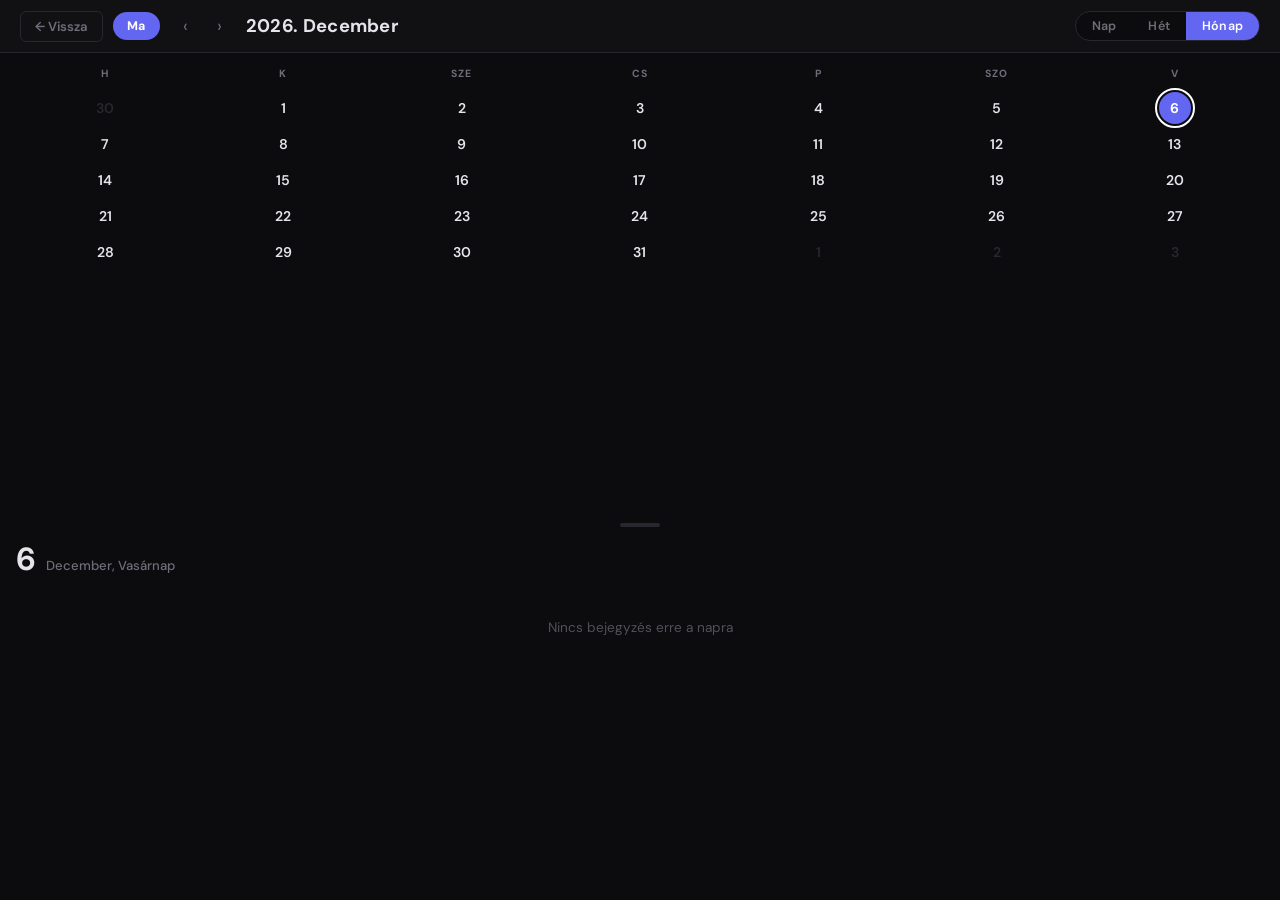
==== commit 7a644853: "Major bug fixes" ====
--- a/Synergetic/calendar.html
+++ b/Synergetic/calendar.html
@@ -6,6 +6,42 @@
     <title>Naptár Nézet</title>
     <link rel="stylesheet" href="./styles/style.css">
     <link rel="stylesheet" href="./styles/calendar.css">
+    <style>
+        .mv-agenda-section { margin-bottom: 4px; }
+        .mv-agenda-section-label {
+            font-size: 0.68rem;
+            font-weight: 700;
+            text-transform: uppercase;
+            letter-spacing: 0.8px;
+            color: var(--text-secondary);
+            padding: 8px 14px 4px;
+            opacity: 0.7;
+        }
+        .mv-todo-item { align-items: center; }
+        .mv-todo-meta { font-style: italic; opacity: 0.75; }
+        .mv-todo-deadline-badge {
+            flex-shrink: 0;
+            font-size: 0.68rem;
+            font-weight: 700;
+            padding: 3px 8px;
+            border-radius: 20px;
+            background: rgba(251, 146, 60, 0.18);
+            color: #fb923c;
+            border: 1px solid rgba(251, 146, 60, 0.4);
+            white-space: nowrap;
+        }
+        .mv-todo-start-badge {
+            flex-shrink: 0;
+            font-size: 0.68rem;
+            font-weight: 700;
+            padding: 3px 8px;
+            border-radius: 20px;
+            background: rgba(52, 211, 153, 0.15);
+            color: #34d399;
+            border: 1px solid rgba(52, 211, 153, 0.35);
+            white-space: nowrap;
+        }
+    </style>
 </head>
 <body>
 
@@ -86,16 +122,31 @@
         isAllDay(e) { return e.is_all_day == 1; },
 
         forDate(target) {
+            const t = new Date(target); t.setHours(0,0,0,0);
             return this.entries.filter(e => {
+                // TODO: csak planned_start napján és/vagy deadline napján jelenik meg, NEM intervallumként
+                if (e.type === 'todo') {
+                    if (e.start_datetime) {
+                        const ps = new Date(e.start_datetime.replace(' ','T')); ps.setHours(0,0,0,0);
+                        if (t.getTime() === ps.getTime()) return true;
+                    }
+                    if (e.end_datetime) {
+                        const dl = new Date(e.end_datetime.replace(' ','T')); dl.setHours(0,0,0,0);
+                        if (t.getTime() === dl.getTime()) return true;
+                    }
+                    return false;
+                }
+                // EVENT: tól-ig intervallum
                 if (!e.start_datetime) return false;
                 const s = new Date(e.start_datetime.replace(' ','T')); s.setHours(0,0,0,0);
-                const t = new Date(target); t.setHours(0,0,0,0);
                 if (e.end_datetime) { const end = new Date(e.end_datetime.replace(' ','T')); end.setHours(0,0,0,0); return t >= s && t <= end; }
                 return t.getTime() === s.getTime();
             });
         },
-        timedFor(d) { return this.forDate(d).filter(e => !this.isAllDay(e)); },
-        alldayFor(d) { return this.forDate(d).filter(e => this.isAllDay(e)); },
+        // TODO-k nem kerülnek az idővonalas blokkba
+        timedFor(d) { return this.forDate(d).filter(e => !this.isAllDay(e) && e.type !== 'todo'); },
+        alldayFor(d) { return this.forDate(d).filter(e => this.isAllDay(e) && e.type !== 'todo'); },
+        todoFor(d)   { return this.forDate(d).filter(e => e.type === 'todo'); },
 
         render() {
             this.updateTitle();
@@ -229,25 +280,77 @@
             const meta = document.createElement('div'); meta.className = 'mv-agenda-meta'; meta.textContent = `${this.MONTHS[date.getMonth()]}, ${this.DAYS_F[this.dayIdx(date)]}`;
             header.appendChild(bigNum); header.appendChild(meta); agenda.appendChild(header);
 
-            const entries = this.forDate(date);
-            if (entries.length === 0) {
+            const todos   = this.todoFor(date);
+            const events  = this.forDate(date).filter(e => e.type !== 'todo');
+            if (todos.length === 0 && events.length === 0) {
                 const empty = document.createElement('div'); empty.className = 'mv-agenda-empty'; empty.textContent = 'Nincs bejegyzés erre a napra';
                 agenda.appendChild(empty); return;
             }
 
-            entries.sort((a,b) => new Date(a.start_datetime.replace(' ','T')) - new Date(b.start_datetime.replace(' ','T')));
-            const list = document.createElement('div'); list.className = 'mv-agenda-list';
-
-            entries.forEach(entry => {
-                const item = document.createElement('div'); item.className = 'mv-agenda-item';
-                item.style.borderLeftColor = this.col(entry.type);
-                let timeStr = 'Egész nap';
-                if (!this.isAllDay(entry)) { timeStr = this.fmtTime(entry.start_datetime); if (entry.end_datetime) timeStr += ' – ' + this.fmtTime(entry.end_datetime); }
-                item.innerHTML = `<div class="mv-agenda-item-body"><div class="mv-agenda-item-title">${entry.title}</div><div class="mv-agenda-item-time">${timeStr}</div></div><div class="mv-agenda-item-badge" style="background:${this.col(entry.type)}">${this.names[entry.type]||entry.type}</div>`;
-                item.addEventListener('click', () => window.location.href = `details.html?id=${entry.id}`);
-                list.appendChild(item);
-            });
-            agenda.appendChild(list);
+            // ── TODO szekció ──────────────────────────────────────────────
+            if (todos.length > 0) {
+                const todoSection = document.createElement('div'); todoSection.className = 'mv-agenda-section';
+                const secLabel = document.createElement('div'); secLabel.className = 'mv-agenda-section-label'; secLabel.textContent = 'Teendők';
+                todoSection.appendChild(secLabel);
+                const todoList = document.createElement('div'); todoList.className = 'mv-agenda-list';
+                todos.forEach(entry => {
+                    const t = new Date(date); t.setHours(0,0,0,0);
+                    // Meghatározzuk, hogy ez a nap planned_start vagy deadline
+                    let role = '';
+                    if (entry.start_datetime) {
+                        const ps = new Date(entry.start_datetime.replace(' ','T')); ps.setHours(0,0,0,0);
+                        if (t.getTime() === ps.getTime()) role = 'start';
+                    }
+                    if (entry.end_datetime) {
+                        const dl = new Date(entry.end_datetime.replace(' ','T')); dl.setHours(0,0,0,0);
+                        if (t.getTime() === dl.getTime()) role = role === 'start' ? 'both' : 'deadline';
+                    }
+                    const color = this.col(entry.type);
+                    const item = document.createElement('div'); item.className = 'mv-agenda-item mv-todo-item';
+                    item.style.borderLeftColor = color;
+                    let badge = '';
+                    if (role === 'deadline' || role === 'both') {
+                        badge = `<div class="mv-todo-deadline-badge">⏰ Határidő</div>`;
+                    } else if (role === 'start') {
+                        badge = `<div class="mv-todo-start-badge">▶ Kezdés</div>`;
+                    }
+                    let metaStr = '';
+                    if (entry.end_datetime) {
+                        const dl = new Date(entry.end_datetime.replace(' ','T'));
+                        metaStr = `Határidő: ${dl.toLocaleDateString('hu-HU', {month:'short', day:'numeric'})}`;
+                        if (entry.start_datetime) {
+                            const ps = new Date(entry.start_datetime.replace(' ','T'));
+                            metaStr += ` · Tervezett: ${ps.toLocaleDateString('hu-HU', {month:'short', day:'numeric'})}`;
+                        }
+                    } else if (entry.start_datetime) {
+                        metaStr = 'Tervezett kezdés napja';
+                    }
+                    item.innerHTML = `<div class="mv-agenda-item-body"><div class="mv-agenda-item-title">${entry.title}</div><div class="mv-agenda-item-time mv-todo-meta">${metaStr}</div></div>${badge}`;
+                    item.addEventListener('click', () => window.location.href = `details.html?id=${entry.id}`);
+                    todoList.appendChild(item);
+                });
+                todoSection.appendChild(todoList);
+                agenda.appendChild(todoSection);
+            }
+
+            // ── EVENT / NOTE szekció ──────────────────────────────────────
+            if (events.length > 0) {
+                const evSection = document.createElement('div'); evSection.className = 'mv-agenda-section';
+                if (todos.length > 0) { const secLabel = document.createElement('div'); secLabel.className = 'mv-agenda-section-label'; secLabel.textContent = 'Események'; evSection.appendChild(secLabel); }
+                const list = document.createElement('div'); list.className = 'mv-agenda-list';
+                events.sort((a,b) => new Date(a.start_datetime.replace(' ','T')) - new Date(b.start_datetime.replace(' ','T')));
+                events.forEach(entry => {
+                    const item = document.createElement('div'); item.className = 'mv-agenda-item';
+                    item.style.borderLeftColor = this.col(entry.type);
+                    let timeStr = 'Egész nap';
+                    if (!this.isAllDay(entry)) { timeStr = this.fmtTime(entry.start_datetime); if (entry.end_datetime) timeStr += ' – ' + this.fmtTime(entry.end_datetime); }
+                    item.innerHTML = `<div class="mv-agenda-item-body"><div class="mv-agenda-item-title">${entry.title}</div><div class="mv-agenda-item-time">${timeStr}</div></div><div class="mv-agenda-item-badge" style="background:${this.col(entry.type)}">${this.names[entry.type]||entry.type}</div>`;
+                    item.addEventListener('click', () => window.location.href = `details.html?id=${entry.id}`);
+                    list.appendChild(item);
+                });
+                evSection.appendChild(list);
+                agenda.appendChild(evSection);
+            }
         },
 
         // =========== HETI NÉZET ===========
--- a/Synergetic/styles/style.css
+++ b/Synergetic/styles/style.css
@@ -1,581 +1,725 @@
-        :root {
-            /* Színpaletta - Matte Dark & Muted Colors */
-            --bg-app: #0f0f0f;
-            --bg-sidebar: #161616;
-            --bg-item: #1f1f1f;
-            --bg-item-hover: #2a2a2a;
-
-            --text-primary: #e0e0e0;
-            --text-secondary: #888888;
-
-            --accent-muted: #5c6bc0;
-            --accent-active: #7986cb;
-            --border-color: #333333;
-
-            --node-task: #4caf50;
-            /* Zöld a taskoknak */
-            --node-event: #ff9800;
-            /* Narancs az eseményeknek */
-            --node-note: #7986cb;
-            /* Kék a jegyzeteknek */
-            --line-color: #444444;
-        }
-
-        * {
-            box-sizing: border-box;
-            margin: 0;
-            padding: 0;
-            font-family: 'Segoe UI', Roboto, Helvetica, Arial, sans-serif;
-        }
-
-        body {
-            background-color: var(--bg-app);
-            color: var(--text-primary);
-            height: 100vh;
-            overflow: hidden;
-            display: flex;
-        }
-
-        /* --- HAMBURGER GOMB --- */
-        #hamburger-btn {
-            position: fixed;
-            top: 15px;
-            left: 15px;
-            z-index: 100;
-            background: var(--bg-item);
-            border: 1px solid var(--border-color);
-            color: var(--text-primary);
-            width: 40px;
-            height: 40px;
-            border-radius: 8px;
-            cursor: pointer;
-            font-size: 1.2rem;
-            display: flex;
-            align-items: center;
-            justify-content: center;
-            transition: all 0.2s ease;
-        }
-
-        #hamburger-btn:hover {
-            background: var(--bg-item-hover);
-            border-color: var(--accent-muted);
-        }
-
-        /* --- BALOLDALI SIDEBAR --- */
-        aside {
-            width: 320px;
-            background-color: var(--bg-sidebar);
-            border-right: 1px solid var(--border-color);
-            display: flex;
-            flex-direction: column;
-            padding: 20px;
-            padding-top: 70px;
-            z-index: 50;
-            position: absolute;
-            height: 100%;
-            transition: transform 0.3s cubic-bezier(0.4, 0, 0.2, 1);
-            transform: translateX(0);
-            box-shadow: 2px 0 15px rgba(0, 0, 0, 0.5);
-        }
-
-        aside.closed {
-            transform: translateX(-100%);
-        }
-
-        /* --- CSOPORTOK SZEKCIÓ --- */
-        .groups-container {
-            background-color: var(--bg-sidebar);
-            border: 1px solid var(--border-color);
-            border-radius: 8px;
-            padding: 10px;
-            margin-bottom: 25px;
-        }
-
-        .groups-header {
-            background-color: var(--bg-item);
-            border: 1px solid var(--border-color);
-            padding: 12px 15px;
-            border-radius: 8px;
-            cursor: pointer;
-            display: flex;
-            justify-content: space-between;
-            align-items: center;
-            font-weight: 600;
-            transition: background 0.2s;
-        }
-
-        .groups-header:hover {
-            background-color: var(--bg-item-hover);
-        }
-
-        .groups-content {
-            display: none;
-            padding: 15px 0 0 0;
-            /* Alatta kitölti a teret */
-        }
-
-        /* Alapból legyen nyitva a menü */
-        .groups-content.open {
-            display: block;
-        }
-
-        .search-box {
-            width: 100%;
-            padding: 10px 12px;
-            background-color: var(--bg-item);
-            border: 1px solid var(--border-color);
-            color: var(--text-primary);
-            border-radius: 6px;
-            margin-bottom: 10px;
-            outline: none;
-            transition: border-color 0.2s;
-        }
-
-        .search-box:focus {
-            border-color: var(--accent-muted);
-        }
-
-        .manage-groups-btn {
-            width: 100%;
-            padding: 8px;
-            background-color: transparent;
-            color: var(--text-secondary);
-            border: 1px dashed var(--border-color);
-            border-radius: 6px;
-            cursor: pointer;
-            font-size: 0.85rem;
-            margin-bottom: 15px;
-            text-align: center;
-            transition: all 0.2s;
-        }
-
-        .manage-groups-btn:hover {
-            background-color: var(--bg-item);
-            color: var(--text-primary);
-            border-color: var(--accent-muted);
-        }
-
-        .group-list {
-            list-style: none;
-            display: flex;
-            flex-direction: column;
-            gap: 8px;
-            /* Kártyák közötti hézag */
-        }
-
-        /* Csoport Kártyák (Blokkok) */
-        .group-item {
-            background-color: var(--bg-item);
-            border: 1px solid var(--border-color);
-            padding: 12px;
-            border-radius: 8px;
-            cursor: pointer;
-            transition: all 0.2s ease;
-            position: relative;
-            overflow: hidden;
-        }
-
-        .group-item:hover {
-            background-color: var(--bg-item-hover);
-            transform: translateY(-1px);
-            box-shadow: 0 3px 6px rgba(0, 0, 0, 0.2);
-        }
-
-        .group-item.active {
-            background-color: var(--bg-item-hover);
-            border-color: var(--accent-muted);
-        }
-
-        /* Vékony aktív jelző csík a bal szélen */
-        .group-item.active::before {
-            content: '';
-            position: absolute;
-            left: 0;
-            top: 0;
-            bottom: 0;
-            width: 4px;
-            background-color: var(--accent-muted);
-        }
-
-        .group-name {
-            font-weight: 600;
-            font-size: 0.95rem;
-            color: var(--text-primary);
-        }
-
-        .group-stats {
-            font-size: 0.75rem;
-            color: var(--text-secondary);
-            margin-top: 5px;
-        }
-
-        /* --- FŐ TARTALOM ÉS FELSŐ SÁV --- */
-        main {
-            flex-grow: 1;
-            position: relative;
-            background-color: var(--bg-app);
-            background-image: radial-gradient(#2a2a2a 1px, transparent 1px);
-            background-size: 24px 24px;
-            margin-left: 0;
-            width: 100%;
-        }
-
-        .top-bar {
-            position: absolute;
-            top: 15px;
-            left: 70px;
-            right: 20px;
-            display: flex;
-            justify-content: space-between;
-            align-items: center;
-            z-index: 10;
-            pointer-events: none;
-        }
-
-        .top-bar>* {
-            pointer-events: auto;
-        }
-
-        .filters {
-            display: flex;
-            gap: 10px;
-        }
-
-        .filter-btn {
-            background-color: var(--bg-item);
-            color: var(--text-secondary);
-            border: 1px solid var(--border-color);
-            padding: 8px 16px;
-            border-radius: 20px;
-            cursor: pointer;
-            font-weight: 600;
-            font-size: 0.85rem;
-            transition: all 0.2s;
-        }
-
-        .filter-btn.active {
-            color: var(--text-primary);
-            background-color: var(--bg-item-hover);
-            border-color: var(--accent-active);
-        }
-
-        .mode-selector {
-            background-color: var(--accent-muted);
-            color: #fff;
-            border: none;
-            padding: 8px 16px;
-            border-radius: 8px;
-            cursor: pointer;
-            font-weight: 600;
-            outline: none;
-        }
-
-        .mode-selector option {
-            background-color: var(--bg-item);
-            color: var(--text-primary);
-        }
-
-        #graph-canvas {
-            width: 100%;
-            height: 100%;
-            display: block;
-        }
-
-        /* --- FELUGRÓ ABLAK (MODAL) --- */
-        .modal-overlay {
-            position: fixed;
-            top: 0;
-            left: 0;
-            right: 0;
-            bottom: 0;
-            background-color: rgba(0, 0, 0, 0.7);
-            display: flex;
-            justify-content: center;
-            align-items: center;
-            z-index: 1000;
-            opacity: 0;
-            pointer-events: none;
-            transition: opacity 0.2s ease;
-        }
-
-        .modal-overlay.active {
-            opacity: 1;
-            pointer-events: auto;
-        }
-
-        .modal-content {
-            background-color: var(--bg-sidebar);
-            border: 1px solid var(--border-color);
-            border-radius: 12px;
-            width: 100%;
-            max-width: 450px;
-            padding: 25px;
-            box-shadow: 0 10px 30px rgba(0, 0, 0, 0.5);
-            transform: translateY(-20px);
-            transition: transform 0.2s ease;
-        }
-
-        .modal-overlay.active .modal-content {
-            transform: translateY(0);
-        }
-
-        .modal-header {
-            display: flex;
-            justify-content: space-between;
-            align-items: center;
-            margin-bottom: 20px;
-        }
-
-        .modal-header h2 {
-            font-size: 1.2rem;
-            font-weight: 600;
-        }
-
-        .close-modal-btn {
-            background: none;
-            border: none;
-            color: var(--text-secondary);
-            font-size: 1.5rem;
-            cursor: pointer;
-        }
-
-        .close-modal-btn:hover {
-            color: var(--text-primary);
-        }
-
-        /* Form Elemek */
-        .form-group {
-            margin-bottom: 15px;
-        }
-
-        .form-group label {
-            display: block;
-            margin-bottom: 5px;
-            font-size: 0.85rem;
-            color: var(--text-secondary);
-        }
-
-        .form-control {
-            width: 100%;
-            padding: 10px;
-            background-color: var(--bg-app);
-            border: 1px solid var(--border-color);
-            color: var(--text-primary);
-            border-radius: 6px;
-            outline: none;
-        }
-
-        .form-control:focus {
-            border-color: var(--accent-muted);
-        }
-
-        .date-time-row {
-            display: flex;
-            gap: 10px;
-        }
-
-        .date-time-row>div {
-            flex: 1;
-        }
-
-        .btn-primary {
-            width: 100%;
-            padding: 12px;
-            background-color: var(--accent-muted);
-            color: #fff;
-            border: none;
-            border-radius: 6px;
-            cursor: pointer;
-            font-weight: 600;
-            margin-top: 10px;
-            transition: background 0.2s;
-        }
-
-        .btn-primary:hover {
-            background-color: var(--accent-active);
-        }
-
-        /* Gomb a sidebar aljára */
-        .add-new-btn {
-            margin: 20px;
-            padding: 12px;
-            background-color: var(--bg-item);
-            color: var(--text-primary);
-            border: 1px dashed var(--border-color);
-            border-radius: 8px;
-            cursor: pointer;
-            font-weight: 600;
-            text-align: center;
-            transition: all 0.2s;
-        }
-
-        .add-new-btn:hover {
-            background-color: var(--bg-item-hover);
-            border-color: var(--accent-muted);
-        }
-
-
-        /* --- SIDEBAR BEJEGYZÉSEK (KÁRTYA NÉZET) --- */
-        #sidebar-entries-container {
-            flex-grow: 1;
-            overflow-y: auto;
-            margin-top: 15px;
-            padding-right: 5px;
-            display: flex;
-            flex-direction: column;
-            gap: 10px;
-            /* Távolság a kártyák között */
-        }
-
-        /* Egyedi görgetősáv */
-        #sidebar-entries-container::-webkit-scrollbar {
-            width: 6px;
-        }
-
-        #sidebar-entries-container::-webkit-scrollbar-thumb {
-            background-color: var(--border-color);
-            border-radius: 3px;
-        }
-
-        /* Maga a kártya */
-        .sidebar-entry-item {
-            flex-shrink: 0;
-            /* <--- EZ A VARÁZSSZÓ: Nem engedi összenyomni a kártyákat! */
-            background-color: var(--bg-item);
-            border: 1px solid var(--border-color);
-            border-radius: 8px;
-            padding: 12px;
-            cursor: pointer;
-            transition: all 0.2s ease;
-            position: relative;
-            overflow: hidden;
-            box-shadow: 0 2px 4px rgba(0, 0, 0, 0.1);
-        }
-
-        /* A bal oldali színes csík (Típus színe) */
-        .sidebar-entry-item::before {
-            content: '';
-            position: absolute;
-            left: 0;
-            top: 0;
-            bottom: 0;
-            width: 4px;
-            background-color: var(--card-color, var(--accent-muted));
-            /* Ezt a JS adja át */
-        }
-
-        /* Lebegés (Hover) effektus */
-        .sidebar-entry-item:hover {
-            background-color: var(--bg-item-hover);
-            transform: translateY(-2px);
-            /* Picit felemelkedik */
-            box-shadow: 0 4px 8px rgba(0, 0, 0, 0.3);
-        }
-
-        /* Aktív (Kiválasztott) kártya */
-        .sidebar-entry-item.active {
-            border-color: var(--accent-muted);
-            background-color: var(--bg-item-hover);
-        }
-
-        /* Kártya Címe - Itt vágjuk le a hosszú szöveget! */
-        .sidebar-entry-title {
-            font-size: 0.95rem;
-            font-weight: 600;
-            color: var(--text-primary);
-            margin-bottom: 8px;
-            padding-left: 6px;
-            /* Hely a bal oldali csíknak */
-
-            /* Ne lógjon túl a szöveg */
-            white-space: nowrap;
-            overflow: hidden;
-            text-overflow: ellipsis;
-        }
-
-        /* Kártya Típus "Badge" (Címke) */
-        .sidebar-entry-type {
-            font-size: 0.65rem;
-            font-weight: 700;
-            text-transform: uppercase;
-            display: inline-block;
-            padding: 3px 8px;
-            border-radius: 12px;
-            background-color: rgba(255, 255, 255, 0.05);
-            /* Nagyon áttetsző fehér háttér */
-            margin-left: 6px;
-            letter-spacing: 0.5px;
-        }
-
-        /* --- LEBEGŐ GYORSMŰVELET MENÜ A GRÁFON --- */
-.quick-action-overlay {
-    position: absolute;
-    display: none; /* JS fogja kapcsolgatni */
-    z-index: 100;
-}
-
-#quick-action-plus {
-    width: 28px;
-    height: 28px;
-    border-radius: 50%;
-    background-color: var(--accent-muted);
-    color: #fff;
-    border: none;
-    font-size: 1.2rem;
-    font-weight: bold;
-    cursor: pointer;
-    box-shadow: 0 2px 5px rgba(0,0,0,0.3);
-    display: flex;
-    justify-content: center;
-    align-items: center;
-    transition: transform 0.1s;
-}
-
-#quick-action-plus:hover {
-    transform: scale(1.1);
-    background-color: var(--accent-active);
-}
-
-.quick-action-menu {
-    display: none; /* Alapból rejtett, pluszra kattintva nyílik */
-    position: absolute;
-    top: -10px;
-    left: 35px;
-    background-color: var(--bg-item);
-    border: 1px solid var(--border-color);
-    border-radius: 8px;
-    list-style: none;
-    padding: 5px 0;
-    min-width: 200px;
-    box-shadow: 0 4px 15px rgba(0,0,0,0.5);
-}
-
-.quick-action-menu li {
-    padding: 8px 15px;
-    font-size: 0.85rem;
-    cursor: pointer;
-    color: var(--text-primary);
-    transition: background 0.2s;
-}
-
-.quick-action-menu li:hover {
-    background-color: var(--bg-item-hover);
-}
-
-.quick-action-menu li.danger {
-    color: #ff5252;
-    border-top: 1px solid var(--border-color);
-}
-.quick-action-menu li.danger:hover {
-    background-color: rgba(255, 82, 82, 0.1);
-}
-
-/* --- SPECIÁLIS KURZOROK (Üzemmódokhoz) --- */
-body.mode-linking {
-    cursor: crosshair !important;
-}
-
-body.mode-unlinking {
-    /* Beépített kuka ikon, vagy bármilyen custom cursor is lehetne */
-    cursor: not-allowed !important; 
-}+@import url('https://fonts.googleapis.com/css2?family=DM+Sans:wght@400;500;600;700&family=JetBrains+Mono:wght@400;500&display=swap');
+
+:root {
+    /* Színpaletta — Refined Obsidian Dark */
+    --bg-app: #0c0c0e;
+    --bg-sidebar: #111114;
+    --bg-item: #18181c;
+    --bg-item-hover: #222228;
+
+    --text-primary: #e4e4ea;
+    --text-secondary: #6e6e7a;
+
+    --accent-muted: #6366f1;
+    --accent-active: #818cf8;
+    --accent-glow: rgba(99, 102, 241, 0.15);
+    --border-color: #27272f;
+    --border-subtle: #1e1e24;
+
+    --node-task: #34d399;
+    --node-event: #fb923c;
+    --node-note: #818cf8;
+    --line-color: #33333a;
+
+    --radius-sm: 6px;
+    --radius-md: 10px;
+    --radius-lg: 14px;
+    --radius-pill: 100px;
+
+    --shadow-sm: 0 1px 3px rgba(0,0,0,0.3);
+    --shadow-md: 0 4px 16px rgba(0,0,0,0.35);
+    --shadow-lg: 0 8px 32px rgba(0,0,0,0.45);
+    --shadow-glow: 0 0 20px var(--accent-glow);
+
+    --transition-fast: 0.15s cubic-bezier(0.4, 0, 0.2, 1);
+    --transition-normal: 0.25s cubic-bezier(0.4, 0, 0.2, 1);
+    --transition-smooth: 0.35s cubic-bezier(0.4, 0, 0.2, 1);
+}
+
+* {
+    box-sizing: border-box;
+    margin: 0;
+    padding: 0;
+    font-family: 'DM Sans', -apple-system, BlinkMacSystemFont, sans-serif;
+}
+
+body {
+    background-color: var(--bg-app);
+    color: var(--text-primary);
+    height: 100vh;
+    overflow: hidden;
+    display: flex;
+}
+
+/* ——————————————————————————————
+   HAMBURGER GOMB
+   —————————————————————————————— */
+#hamburger-btn {
+    position: fixed;
+    top: 14px;
+    left: 14px;
+    z-index: 100;
+    background: var(--bg-item);
+    border: 1px solid var(--border-color);
+    color: var(--text-secondary);
+    width: 38px;
+    height: 38px;
+    border-radius: var(--radius-md);
+    cursor: pointer;
+    font-size: 1rem;
+    display: flex;
+    align-items: center;
+    justify-content: center;
+    transition: all var(--transition-fast);
+    backdrop-filter: blur(8px);
+    -webkit-backdrop-filter: blur(8px);
+}
+
+#hamburger-btn:hover {
+    background: var(--bg-item-hover);
+    border-color: var(--accent-muted);
+    color: var(--text-primary);
+    box-shadow: var(--shadow-glow);
+}
+
+/* ——————————————————————————————
+   BALOLDALI SIDEBAR
+   —————————————————————————————— */
+aside {
+    width: 300px;
+    background-color: var(--bg-sidebar);
+    border-right: 1px solid var(--border-color);
+    display: flex;
+    flex-direction: column;
+    padding: 16px;
+    padding-top: 62px;
+    z-index: 50;
+    position: absolute;
+    height: 100%;
+    transition: transform var(--transition-smooth);
+    transform: translateX(0);
+    box-shadow: 4px 0 24px rgba(0, 0, 0, 0.4);
+    
+}
+
+aside.closed {
+    transform: translateX(-100%);
+}
+
+/* Drag-highlight when dragging a node near sidebar */
+aside.drag-highlight {
+    border-right-color: var(--accent-muted);
+    box-shadow: 4px 0 30px var(--accent-glow), inset -2px 0 20px var(--accent-glow);
+}
+
+/* ——————————————————————————————
+   CSOPORTOK SZEKCIÓ
+   —————————————————————————————— */
+.groups-container {
+    background-color: transparent;
+    border: 1px solid var(--border-color);
+    border-radius: var(--radius-lg);
+    padding: 4px;
+    margin-bottom: 20px;
+    transition: border-color var(--transition-fast);
+}
+
+.groups-header {
+    background-color: var(--bg-item);
+    border: none;
+    padding: 11px 14px;
+    border-radius: var(--radius-md);
+    cursor: pointer;
+    display: flex;
+    justify-content: space-between;
+    align-items: center;
+    font-weight: 600;
+    font-size: 0.85rem;
+    letter-spacing: 0.3px;
+    color: var(--text-secondary);
+    transition: all var(--transition-fast);
+}
+
+.groups-header:hover {
+    background-color: var(--bg-item-hover);
+    color: var(--text-primary);
+}
+
+.groups-content {
+    display: none;
+    padding: 10px 4px 4px;
+}
+
+.groups-content.open {
+    display: block;
+}
+
+.search-box {
+    width: 100%;
+    padding: 9px 12px;
+    background-color: var(--bg-app);
+    border: 1px solid var(--border-color);
+    color: var(--text-primary);
+    border-radius: var(--radius-sm);
+    margin-bottom: 8px;
+    outline: none;
+    font-size: 0.82rem;
+    transition: border-color var(--transition-fast);
+}
+
+.search-box:focus {
+    border-color: var(--accent-muted);
+    box-shadow: 0 0 0 2px var(--accent-glow);
+}
+
+.search-box::placeholder {
+    color: var(--text-secondary);
+    opacity: 0.6;
+}
+
+.manage-groups-btn {
+    width: 100%;
+    padding: 7px;
+    background-color: transparent;
+    color: var(--text-secondary);
+    border: 1px dashed var(--border-color);
+    border-radius: var(--radius-sm);
+    cursor: pointer;
+    font-size: 0.78rem;
+    font-weight: 600;
+    margin-bottom: 10px;
+    text-align: center;
+    letter-spacing: 0.2px;
+    transition: all var(--transition-fast);
+}
+
+.manage-groups-btn:hover {
+    background-color: var(--bg-item);
+    color: var(--text-primary);
+    border-color: var(--accent-muted);
+}
+
+.group-list {
+    list-style: none;
+    display: flex;
+    flex-direction: column;
+    gap: 4px;
+}
+
+/* Csoport Kártyák */
+.group-item {
+    background-color: var(--bg-item);
+    border: 1px solid transparent;
+    padding: 10px 12px;
+    border-radius: var(--radius-md);
+    cursor: pointer;
+    transition: all var(--transition-fast);
+    position: relative;
+    overflow: hidden;
+}
+
+.group-item:hover {
+    background-color: var(--bg-item-hover);
+    transform: translateX(2px);
+}
+
+.group-item.active {
+    background-color: var(--bg-item-hover);
+    border-color: var(--accent-muted);
+}
+
+.group-item.active::before {
+    content: '';
+    position: absolute;
+    left: 0;
+    top: 0;
+    bottom: 0;
+    width: 3px;
+    background: linear-gradient(180deg, var(--accent-muted), var(--accent-active));
+    border-radius: 0 2px 2px 0;
+}
+
+/* Group drop target highlight */
+.group-item.drop-target {
+    border-color: var(--accent-active);
+    background-color: var(--accent-glow);
+    box-shadow: var(--shadow-glow);
+    transform: scale(1.02);
+}
+
+.group-name {
+    font-weight: 600;
+    font-size: 0.88rem;
+    color: var(--text-primary);
+}
+
+.group-stats {
+    font-size: 0.7rem;
+    color: var(--text-secondary);
+    margin-top: 3px;
+    font-family: 'JetBrains Mono', monospace;
+    letter-spacing: 0.2px;
+}
+
+/* ——————————————————————————————
+   FŐ TARTALOM ÉS FELSŐ SÁV
+   —————————————————————————————— */
+main {
+    flex-grow: 1;
+    position: relative;
+    background-color: var(--bg-app);
+    /* Subtle dot grid — refined */
+    background-image: radial-gradient(circle, #1a1a22 1px, transparent 1px);
+    background-size: 28px 28px;
+    margin-left: 0;
+    width: 100%;
+}
+
+.top-bar {
+    position: absolute;
+    top: 14px;
+    left: 64px;
+    right: 18px;
+    display: flex;
+    justify-content: space-between;
+    align-items: center;
+    z-index: 10;
+    pointer-events: none;
+}
+
+.top-bar > * {
+    pointer-events: auto;
+}
+
+.filters {
+    display: flex;
+    gap: 6px;
+}
+
+.filter-btn {
+    background-color: var(--bg-item);
+    color: var(--text-secondary);
+    border: 1px solid var(--border-color);
+    padding: 7px 14px;
+    border-radius: var(--radius-pill);
+    cursor: pointer;
+    font-weight: 600;
+    font-size: 0.78rem;
+    letter-spacing: 0.3px;
+    transition: all var(--transition-fast);
+    backdrop-filter: blur(6px);
+    -webkit-backdrop-filter: blur(6px);
+}
+
+.filter-btn:hover {
+    background-color: var(--bg-item-hover);
+    color: var(--text-primary);
+    border-color: var(--text-secondary);
+}
+
+.filter-btn.active {
+    color: #fff;
+    background-color: rgba(99, 102, 241, 0.15);
+    border-color: var(--accent-muted);
+}
+
+.mode-selector {
+    background-color: var(--accent-muted);
+    color: #fff;
+    border: none;
+    padding: 8px 16px;
+    border-radius: var(--radius-md);
+    cursor: pointer;
+    font-weight: 600;
+    font-size: 0.82rem;
+    outline: none;
+    transition: background var(--transition-fast);
+}
+
+.mode-selector:hover {
+    background-color: var(--accent-active);
+}
+
+.mode-selector option {
+    background-color: var(--bg-item);
+    color: var(--text-primary);
+}
+
+#graph-canvas {
+    width: 100%;
+    height: 100%;
+    display: block;
+}
+
+/* ——————————————————————————————
+   ZOOM INFO BADGE
+   —————————————————————————————— */
+.zoom-badge {
+    position: absolute;
+    bottom: 16px;
+    right: 16px;
+    background: var(--bg-item);
+    border: 1px solid var(--border-color);
+    color: var(--text-secondary);
+    padding: 5px 12px;
+    border-radius: var(--radius-pill);
+    font-size: 0.72rem;
+    font-family: 'JetBrains Mono', monospace;
+    font-weight: 500;
+    z-index: 10;
+    pointer-events: none;
+    opacity: 0;
+    transition: opacity var(--transition-normal);
+    backdrop-filter: blur(6px);
+    -webkit-backdrop-filter: blur(6px);
+}
+
+.zoom-badge.visible {
+    opacity: 1;
+}
+
+/* ——————————————————————————————
+   MODAL (FELUGRÓ ABLAK)
+   —————————————————————————————— */
+.modal-overlay {
+    position: fixed;
+    top: 0; left: 0; right: 0; bottom: 0;
+    background-color: rgba(0, 0, 0, 0.65);
+    backdrop-filter: blur(4px);
+    -webkit-backdrop-filter: blur(4px);
+    display: flex;
+    justify-content: center;
+    align-items: center;
+    z-index: 1000;
+    opacity: 0;
+    pointer-events: none;
+    transition: opacity var(--transition-normal);
+}
+
+.modal-overlay.active {
+    opacity: 1;
+    pointer-events: auto;
+}
+
+.modal-content {
+    background-color: var(--bg-sidebar);
+    border: 1px solid var(--border-color);
+    border-radius: var(--radius-lg);
+    width: 100%;
+    max-width: 440px;
+    padding: 24px;
+    box-shadow: var(--shadow-lg);
+    transform: translateY(-16px) scale(0.97);
+    transition: transform var(--transition-normal);
+    max-height: 90vh;
+    overflow-y: auto;
+    display: flex;
+    flex-direction: column;
+}
+
+.modal-overlay.active .modal-content {
+    transform: translateY(0) scale(1);
+}
+
+.modal-header {
+    display: flex;
+    justify-content: space-between;
+    align-items: center;
+    margin-bottom: 18px;
+}
+
+.modal-header h2 {
+    font-size: 1.1rem;
+    font-weight: 700;
+    letter-spacing: -0.2px;
+}
+
+.close-modal-btn {
+    background: none;
+    border: none;
+    color: var(--text-secondary);
+    font-size: 1.4rem;
+    cursor: pointer;
+    transition: color var(--transition-fast);
+    width: 32px;
+    height: 32px;
+    display: flex;
+    align-items: center;
+    justify-content: center;
+    border-radius: var(--radius-sm);
+}
+
+.close-modal-btn:hover {
+    color: var(--text-primary);
+    background: var(--bg-item);
+}
+
+/* Form elemek */
+.form-group {
+    margin-bottom: 14px;
+}
+
+.form-group label {
+    display: block;
+    margin-bottom: 5px;
+    font-size: 0.78rem;
+    color: var(--text-secondary);
+    font-weight: 500;
+    letter-spacing: 0.2px;
+}
+
+.form-control {
+    width: 100%;
+    padding: 9px 12px;
+    background-color: var(--bg-app);
+    border: 1px solid var(--border-color);
+    color: var(--text-primary);
+    border-radius: var(--radius-sm);
+    outline: none;
+    font-size: 0.88rem;
+    transition: border-color var(--transition-fast), box-shadow var(--transition-fast);
+}
+
+.form-control:focus {
+    border-color: var(--accent-muted);
+    box-shadow: 0 0 0 2px var(--accent-glow);
+}
+
+.date-time-row {
+    display: flex;
+    gap: 10px;
+}
+
+.date-time-row > div {
+    flex: 1;
+}
+
+.btn-primary {
+    width: 100%;
+    padding: 11px;
+    background: linear-gradient(135deg, var(--accent-muted), #7c3aed);
+    color: #fff;
+    border: none;
+    border-radius: var(--radius-md);
+    cursor: pointer;
+    font-weight: 700;
+    font-size: 0.88rem;
+    letter-spacing: 0.3px;
+    margin-top: 8px;
+    transition: all var(--transition-fast);
+}
+
+.btn-primary:hover {
+    filter: brightness(1.1);
+    box-shadow: 0 4px 16px rgba(99, 102, 241, 0.3);
+}
+
+/* Gomb a sidebar aljára */
+.add-new-btn {
+    margin-top: auto;
+    padding: 11px;
+    background-color: var(--bg-item);
+    color: var(--text-secondary);
+    border: 1px dashed var(--border-color);
+    border-radius: var(--radius-md);
+    cursor: pointer;
+    font-weight: 600;
+    font-size: 0.85rem;
+    text-align: center;
+    transition: all var(--transition-fast);
+}
+
+.add-new-btn:hover {
+    background-color: var(--bg-item-hover);
+    border-color: var(--accent-muted);
+    color: var(--text-primary);
+}
+
+/* ——————————————————————————————
+   SIDEBAR BEJEGYZÉSEK (KÁRTYA NÉZET)
+   —————————————————————————————— */
+#sidebar-entries-container {
+    flex-grow: 1;
+    overflow-y: auto;
+    margin-top: 12px;
+    padding-right: 4px;
+    display: flex;
+    flex-direction: column;
+    gap: 4px;
+    min-height: 0;
+}
+
+#sidebar-entries-container::-webkit-scrollbar {
+    width: 4px;
+}
+
+#sidebar-entries-container::-webkit-scrollbar-thumb {
+    background-color: var(--border-color);
+    border-radius: 2px;
+}
+
+/* Maga a kártya */
+.sidebar-entry-item {
+    flex-shrink: 0;
+    background-color: var(--bg-item);
+    border: 1px solid transparent;
+    border-radius: var(--radius-md);
+    padding: 10px 12px;
+    cursor: pointer;
+    transition: all var(--transition-fast);
+    position: relative;
+    overflow: hidden;
+}
+
+.sidebar-entry-item::before {
+    content: '';
+    position: absolute;
+    left: 0;
+    top: 0;
+    bottom: 0;
+    width: 3px;
+    background-color: var(--card-color, var(--accent-muted));
+    border-radius: 0 2px 2px 0;
+    opacity: 0.7;
+    transition: opacity var(--transition-fast);
+}
+
+.sidebar-entry-item:hover {
+    background-color: var(--bg-item-hover);
+    transform: translateX(2px);
+}
+
+.sidebar-entry-item:hover::before {
+    opacity: 1;
+}
+
+.sidebar-entry-item.active {
+    border-color: var(--accent-muted);
+    background-color: var(--bg-item-hover);
+}
+
+.sidebar-entry-title {
+    font-size: 0.88rem;
+    font-weight: 600;
+    color: var(--text-primary);
+    margin-bottom: 5px;
+    padding-left: 6px;
+    white-space: nowrap;
+    overflow: hidden;
+    text-overflow: ellipsis;
+}
+
+.sidebar-entry-type {
+    font-size: 0.6rem;
+    font-weight: 700;
+    text-transform: uppercase;
+    display: inline-block;
+    padding: 2px 7px;
+    border-radius: var(--radius-pill);
+    background-color: rgba(255, 255, 255, 0.04);
+    margin-left: 6px;
+    letter-spacing: 0.6px;
+    font-family: 'JetBrains Mono', monospace;
+}
+
+/* ——————————————————————————————
+   LEBEGŐ GYORSMŰVELET MENÜ A GRÁFON
+   —————————————————————————————— */
+.quick-action-overlay {
+    position: absolute;
+    display: none;
+    z-index: 100;
+}
+
+#quick-action-plus {
+    width: 26px;
+    height: 26px;
+    border-radius: 50%;
+    background: linear-gradient(135deg, var(--accent-muted), #7c3aed);
+    color: #fff;
+    border: none;
+    font-size: 1.1rem;
+    font-weight: bold;
+    cursor: pointer;
+    box-shadow: var(--shadow-md);
+    display: flex;
+    justify-content: center;
+    align-items: center;
+    transition: transform var(--transition-fast), box-shadow var(--transition-fast);
+}
+
+#quick-action-plus:hover {
+    transform: scale(1.15);
+    box-shadow: 0 4px 20px rgba(99, 102, 241, 0.4);
+}
+
+.quick-action-menu {
+    display: none;
+    position: absolute;
+    top: -8px;
+    left: 34px;
+    background-color: var(--bg-sidebar);
+    border: 1px solid var(--border-color);
+    border-radius: var(--radius-md);
+    list-style: none;
+    padding: 4px 0;
+    min-width: 200px;
+    box-shadow: var(--shadow-lg);
+    backdrop-filter: blur(12px);
+    -webkit-backdrop-filter: blur(12px);
+}
+
+.quick-action-menu li {
+    padding: 8px 14px;
+    font-size: 0.82rem;
+    cursor: pointer;
+    color: var(--text-primary);
+    transition: all var(--transition-fast);
+    font-weight: 500;
+}
+
+.quick-action-menu li:hover {
+    background-color: var(--bg-item-hover);
+    padding-left: 18px;
+}
+
+.quick-action-menu li.danger {
+    color: #f87171;
+    border-top: 1px solid var(--border-color);
+}
+
+.quick-action-menu li.danger:hover {
+    background-color: rgba(248, 113, 113, 0.08);
+}
+
+/* ——————————————————————————————
+   SPECIÁLIS KURZOROK
+   —————————————————————————————— */
+body.mode-linking {
+    cursor: crosshair !important;
+}
+
+body.mode-unlinking {
+    cursor: not-allowed !important;
+}
+
+/* ——————————————————————————————
+   SCROLLBAR GLOBAL
+   —————————————————————————————— */
+::-webkit-scrollbar {
+    width: 5px;
+    height: 5px;
+}
+
+::-webkit-scrollbar-track {
+    background: transparent;
+}
+
+::-webkit-scrollbar-thumb {
+    background: var(--border-color);
+    border-radius: 3px;
+}
+
+::-webkit-scrollbar-thumb:hover {
+    background: var(--text-secondary);
+}
